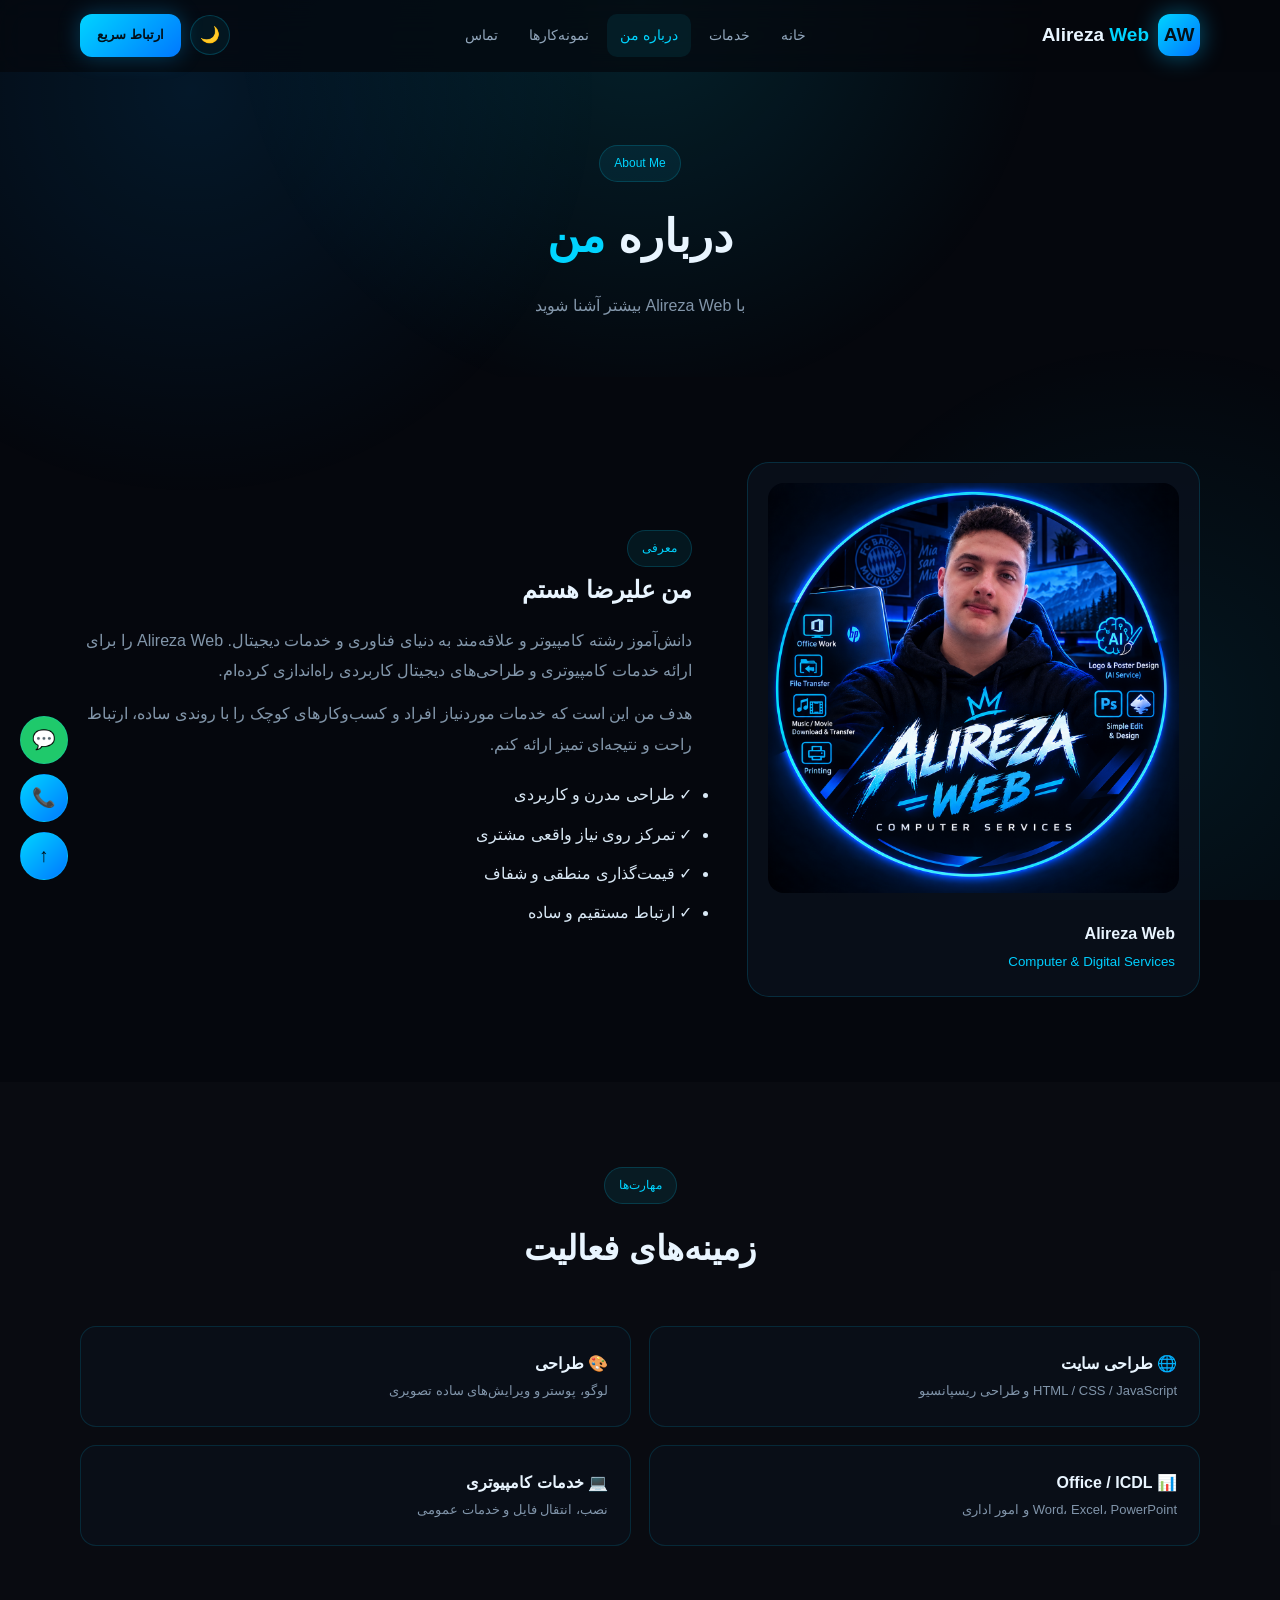
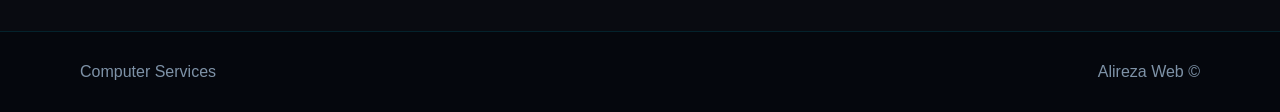
==== about.html @ 44f6fd54 "Add files via upload" ====
<!DOCTYPE html>
<html lang="fa" dir="rtl">
<head><meta charset="UTF-8"><meta name="viewport" content="width=device-width, initial-scale=1.0"><title>درباره من | Alireza Web</title><link rel="stylesheet" href="style.css"></head>
<body>
<header class="header" id="header"><div class="container nav-wrap"><a class="brand" href="index.html"><span class="brand-mark">AW</span><span>Alireza <b>Web</b></span></a><nav id="nav"><a href="index.html">خانه</a><a href="services.html">خدمات</a><a class="active" href="about.html">درباره من</a><a href="portfolio.html">نمونه‌کارها</a><a href="contact.html">تماس</a></nav><div class="nav-actions"><button id="themeToggle" class="icon-btn">🌙</button><a class="btn small" href="contact.html">ارتباط سریع</a><button id="menuToggle" class="menu-btn">☰</button></div></div></header>
<main>
<section class="page-hero"><div class="container"><span class="tag">About Me</span><h1>درباره <span>من</span></h1><p>با Alireza Web بیشتر آشنا شوید</p></div></section>
<section class="section"><div class="container about-grid"><div class="profile-card"><img src="alireza-web.png" alt="Alireza Web"><div><b>Alireza Web</b><small>Computer & Digital Services</small></div></div><div><span class="tag">معرفی</span><h2>من علیرضا هستم</h2><p>دانش‌آموز رشته کامپیوتر و علاقه‌مند به دنیای فناوری و خدمات دیجیتال. Alireza Web را برای ارائه خدمات کامپیوتری و طراحی‌های دیجیتال کاربردی راه‌اندازی کرده‌ام.</p><p>هدف من این است که خدمات موردنیاز افراد و کسب‌وکارهای کوچک را با روندی ساده، ارتباط راحت و نتیجه‌ای تمیز ارائه کنم.</p><ul class="check"><li>✓ طراحی مدرن و کاربردی</li><li>✓ تمرکز روی نیاز واقعی مشتری</li><li>✓ قیمت‌گذاری منطقی و شفاف</li><li>✓ ارتباط مستقیم و ساده</li></ul></div></div></section>
<section class="section muted"><div class="container"><div class="section-head"><span class="tag">مهارت‌ها</span><h2>زمینه‌های فعالیت</h2></div><div class="skill-cards"><div><b>🌐 طراحی سایت</b><span>HTML / CSS / JavaScript و طراحی ریسپانسیو</span></div><div><b>🎨 طراحی</b><span>لوگو، پوستر و ویرایش‌های ساده تصویری</span></div><div><b>📊 Office / ICDL</b><span>Word، Excel، PowerPoint و امور اداری</span></div><div><b>💻 خدمات کامپیوتری</b><span>نصب، انتقال فایل و خدمات عمومی</span></div></div></div></section>
</main><footer><div class="container footer-wrap"><span>© Alireza Web</span><span>Computer Services</span></div></footer>
<div class="float"><a href="https://wa.me/989903404377" target="_blank">💬</a><a href="tel:+989903404377">📞</a><button id="topBtn">↑</button></div><script src="script.js"></script></body></html>
---- style.css ----
*{box-sizing:border-box;margin:0;padding:0}html{scroll-behavior:smooth}body{font-family:Tahoma,"Segoe UI",sans-serif;background:#05070d;color:#e9f5ff;line-height:1.9;overflow-x:hidden;transition:.3s}body:before{content:"";position:fixed;inset:0;pointer-events:none;background:radial-gradient(circle at 15% 10%,rgba(0,150,255,.12),transparent 30%),radial-gradient(circle at 90% 80%,rgba(0,212,255,.08),transparent 28%);z-index:-1}body.light{background:#f4f8fc;color:#102033}a{text-decoration:none;color:inherit}button,input,select,textarea{font:inherit}.container{width:min(1120px,calc(100% - 36px));margin:auto}.header{position:fixed;top:0;right:0;left:0;z-index:20;padding:14px 0;background:rgba(5,7,13,.72);backdrop-filter:blur(16px);border-bottom:1px solid transparent;transition:.3s}.header.scrolled{border-color:rgba(0,212,255,.18);padding:10px 0}body.light .header{background:rgba(244,248,252,.78)}.nav-wrap{display:flex;align-items:center;justify-content:space-between;gap:18px}.brand{display:flex;align-items:center;gap:9px;font-size:19px;font-weight:800}.brand b{color:#00d4ff}.brand-mark{display:grid;place-items:center;width:42px;height:42px;border-radius:12px;background:linear-gradient(135deg,#00d4ff,#0075ff);color:#031018;font-weight:900;box-shadow:0 0 25px rgba(0,190,255,.45)}nav{display:flex;gap:5px}nav a{padding:8px 13px;border-radius:10px;color:#91a6bb;font-size:14px;transition:.25s}nav a:hover,nav a.active{color:#00d4ff;background:rgba(0,212,255,.08)}.nav-actions{display:flex;align-items:center;gap:9px}.btn{display:inline-block;border:0;border-radius:12px;padding:12px 24px;background:linear-gradient(135deg,#00d4ff,#0078ff);color:#021019;font-weight:800;cursor:pointer;box-shadow:0 0 22px rgba(0,180,255,.3);transition:.25s}.btn:hover{transform:translateY(-3px);box-shadow:0 0 34px rgba(0,180,255,.55)}.btn.ghost{background:transparent;color:#00d4ff;border:1px solid #00aee8;box-shadow:none}.btn.small{padding:9px 17px;font-size:13px}.icon-btn,.menu-btn{width:40px;height:40px;border-radius:50%;border:1px solid rgba(0,212,255,.2);background:rgba(0,212,255,.06);color:#00d4ff;cursor:pointer}.menu-btn{display:none;border-radius:10px;font-size:20px}.hero{padding:145px 0 80px}.hero-grid{display:grid;grid-template-columns:1.05fr .95fr;align-items:center;gap:60px}.badge,.tag{display:inline-block;color:#00d4ff;background:rgba(0,212,255,.08);border:1px solid rgba(0,212,255,.18);padding:6px 14px;border-radius:30px;font-size:12px}.hero h1{font-size:50px;line-height:1.35;margin:20px 0}.hero h1 span,.page-hero h1 span{color:#00d4ff}.hero p{color:#91a6bb;font-size:17px;max-width:650px;margin-bottom:28px}.actions{display:flex;gap:12px;flex-wrap:wrap}.mini-stats{display:flex;gap:35px;margin-top:40px}.mini-stats div{display:flex;flex-direction:column}.mini-stats strong{font-size:24px;color:#00d4ff}.mini-stats small{color:#8195aa}.hero-image{position:relative;display:flex;justify-content:center}.hero-image img{width:min(500px,100%);border-radius:50%;position:relative;z-index:2;filter:drop-shadow(0 0 25px rgba(0,160,255,.28))}.image-ring{position:absolute;width:92%;aspect-ratio:1;border:2px solid #00bfff;border-radius:50%;box-shadow:0 0 35px rgba(0,180,255,.55),inset 0 0 35px rgba(0,180,255,.12);z-index:1}.section{padding:85px 0}.section.muted{background:rgba(255,255,255,.018)}.section-head{text-align:center;max-width:680px;margin:0 auto 45px}.section-head h2,.split h2,.contact-grid h2{font-size:34px;margin:12px 0}.section-head p{color:#8195aa}.cards{display:grid;grid-template-columns:repeat(4,1fr);gap:18px}.card{padding:27px 23px;border:1px solid rgba(0,212,255,.14);border-radius:18px;background:rgba(15,23,38,.68);transition:.3s}.card:hover{transform:translateY(-7px);border-color:#00cfff;box-shadow:0 15px 40px rgba(0,180,255,.14)}body.light .card{background:#fff}.card-icon{font-size:32px;margin-bottom:12px}.card h3{margin-bottom:7px}.card p{color:#8ca0b4;font-size:14px}.center{text-align:center;margin-top:35px}.showcase{background:linear-gradient(90deg,rgba(0,212,255,.04),transparent)}.split{display:grid;grid-template-columns:1fr 1fr;gap:60px;align-items:center}.split p{color:#8ca0b4;margin:15px 0 25px}.info-panel{display:grid;gap:14px}.info-panel div{padding:20px;border:1px solid rgba(0,212,255,.14);border-radius:16px;background:rgba(10,18,30,.7);display:flex;flex-direction:column;gap:2px}.info-panel span{color:#8297aa;font-size:13px}.cta-box{text-align:center;padding:55px 25px;border:1px solid rgba(0,212,255,.18);border-radius:24px;background:linear-gradient(135deg,rgba(0,212,255,.1),rgba(0,80,180,.04))}.cta-box h2{font-size:32px}.cta-box p{color:#8da1b5;margin:10px 0 25px}footer{border-top:1px solid rgba(0,212,255,.13);padding:25px 0;color:#7e92a7}.footer-wrap{display:flex;justify-content:space-between;gap:20px}.page-hero{padding:145px 0 55px;text-align:center;background:radial-gradient(circle at 50% 0,rgba(0,212,255,.13),transparent 55%)}.page-hero h1{font-size:45px;margin:12px 0}.page-hero p{color:#8296aa}.about-grid,.contact-grid{display:grid;grid-template-columns:.85fr 1.15fr;gap:55px;align-items:center}.profile-card{padding:20px;border:1px solid rgba(0,212,255,.16);border-radius:22px;background:rgba(10,18,30,.7)}.profile-card img{width:100%;border-radius:16px}.profile-card div{padding:15px 4px 2px;display:flex;flex-direction:column}.profile-card small{color:#00cfff}.about-grid p{color:#8296aa;margin:13px 0}.check{display:grid;gap:9px;margin-top:20px}.check li{color:#d9e8f5}.skill-cards{display:grid;grid-template-columns:1fr 1fr;gap:18px}.skill-cards div{border:1px solid rgba(0,212,255,.14);padding:22px;border-radius:16px;background:rgba(10,18,30,.55);display:flex;flex-direction:column}.skill-cards span{color:#8195aa;font-size:13px}.service-cards{grid-template-columns:repeat(4,1fr)}.portfolio-grid{display:grid;grid-template-columns:repeat(3,1fr);gap:20px}.portfolio-item{border:1px solid rgba(0,212,255,.14);border-radius:18px;overflow:hidden;background:rgba(12,20,33,.7)}body.light .portfolio-item{background:#fff}.portfolio-visual{height:220px;display:grid;place-items:center;background:linear-gradient(135deg,#07152a,#003d63);font-size:55px}.portfolio-visual img{width:100%;height:100%;object-fit:cover}.portfolio-item h3,.portfolio-item p{padding:0 20px}.portfolio-item h3{margin:18px 0 4px}.portfolio-item p{color:#8195aa;padding-bottom:20px;font-size:14px}.notice{margin-bottom:25px;padding:18px;border:1px solid rgba(0,212,255,.18);border-radius:15px;color:#9bb0c3;background:rgba(0,212,255,.05)}.contact-grid{align-items:start}.contact-list{display:grid;gap:12px;margin-top:25px}.contact-list a{padding:16px;border:1px solid rgba(0,212,255,.13);border-radius:14px;display:flex;flex-direction:column;background:rgba(10,18,30,.55)}.contact-list span{color:#8195aa;font-size:14px}.contact-list a:hover{border-color:#00cfff}.contact-form{padding:28px;border:1px solid rgba(0,212,255,.16);border-radius:20px;background:rgba(12,20,33,.72)}.contact-form label{display:block;color:#91a5b8;font-size:14px;margin-bottom:16px}.contact-form input,.contact-form select,.contact-form textarea{display:block;width:100%;margin-top:7px;padding:12px 14px;border:1px solid rgba(0,212,255,.16);border-radius:11px;background:#07101b;color:#e9f5ff;outline:0}.contact-form input:focus,.contact-form select:focus,.contact-form textarea:focus{border-color:#00cfff}.status{color:#00d4ff;margin-top:12px;font-size:13px}.float{position:fixed;left:20px;bottom:20px;display:flex;flex-direction:column;gap:10px;z-index:15}.float a,.float button{width:48px;height:48px;border-radius:50%;display:grid;place-items:center;border:1px solid rgba(0,212,255,.2);background:linear-gradient(135deg,#00d4ff,#0078ff);color:#021019;cursor:pointer;font-size:19px}.float a:first-child{background:#1fc96b;color:white}body.light .hero p,body.light .card p,body.light .split p,body.light .page-hero p,body.light .contact-list span{color:#506477}body.light .info-panel div,body.light .contact-form,body.light .profile-card{background:#fff}@media(max-width:900px){.cards,.service-cards{grid-template-columns:1fr 1fr}.hero-grid,.split,.about-grid,.contact-grid{grid-template-columns:1fr}.hero-image{order:-1;max-width:480px;margin:auto}.hero h1{font-size:39px}.portfolio-grid{grid-template-columns:1fr 1fr}.skill-cards{grid-template-columns:1fr}nav{display:none;position:absolute;top:72px;right:18px;width:270px;padding:15px;flex-direction:column;background:#08111d;border:1px solid rgba(0,212,255,.15);border-radius:16px}nav.open{display:flex}.menu-btn{display:block}.nav-actions .small{display:none}}@media(max-width:560px){.container{width:min(100% - 24px,1120px)}.hero{padding-top:120px}.hero h1{font-size:31px}.hero p{font-size:15px}.cards,.service-cards,.portfolio-grid{grid-template-columns:1fr}.section{padding:60px 0}.section-head h2,.split h2,.contact-grid h2{font-size:27px}.page-hero h1{font-size:31px}.mini-stats{gap:20px}.footer-wrap{flex-direction:column}.float{left:12px;bottom:12px}.float a,.float button{width:44px;height:44px}}
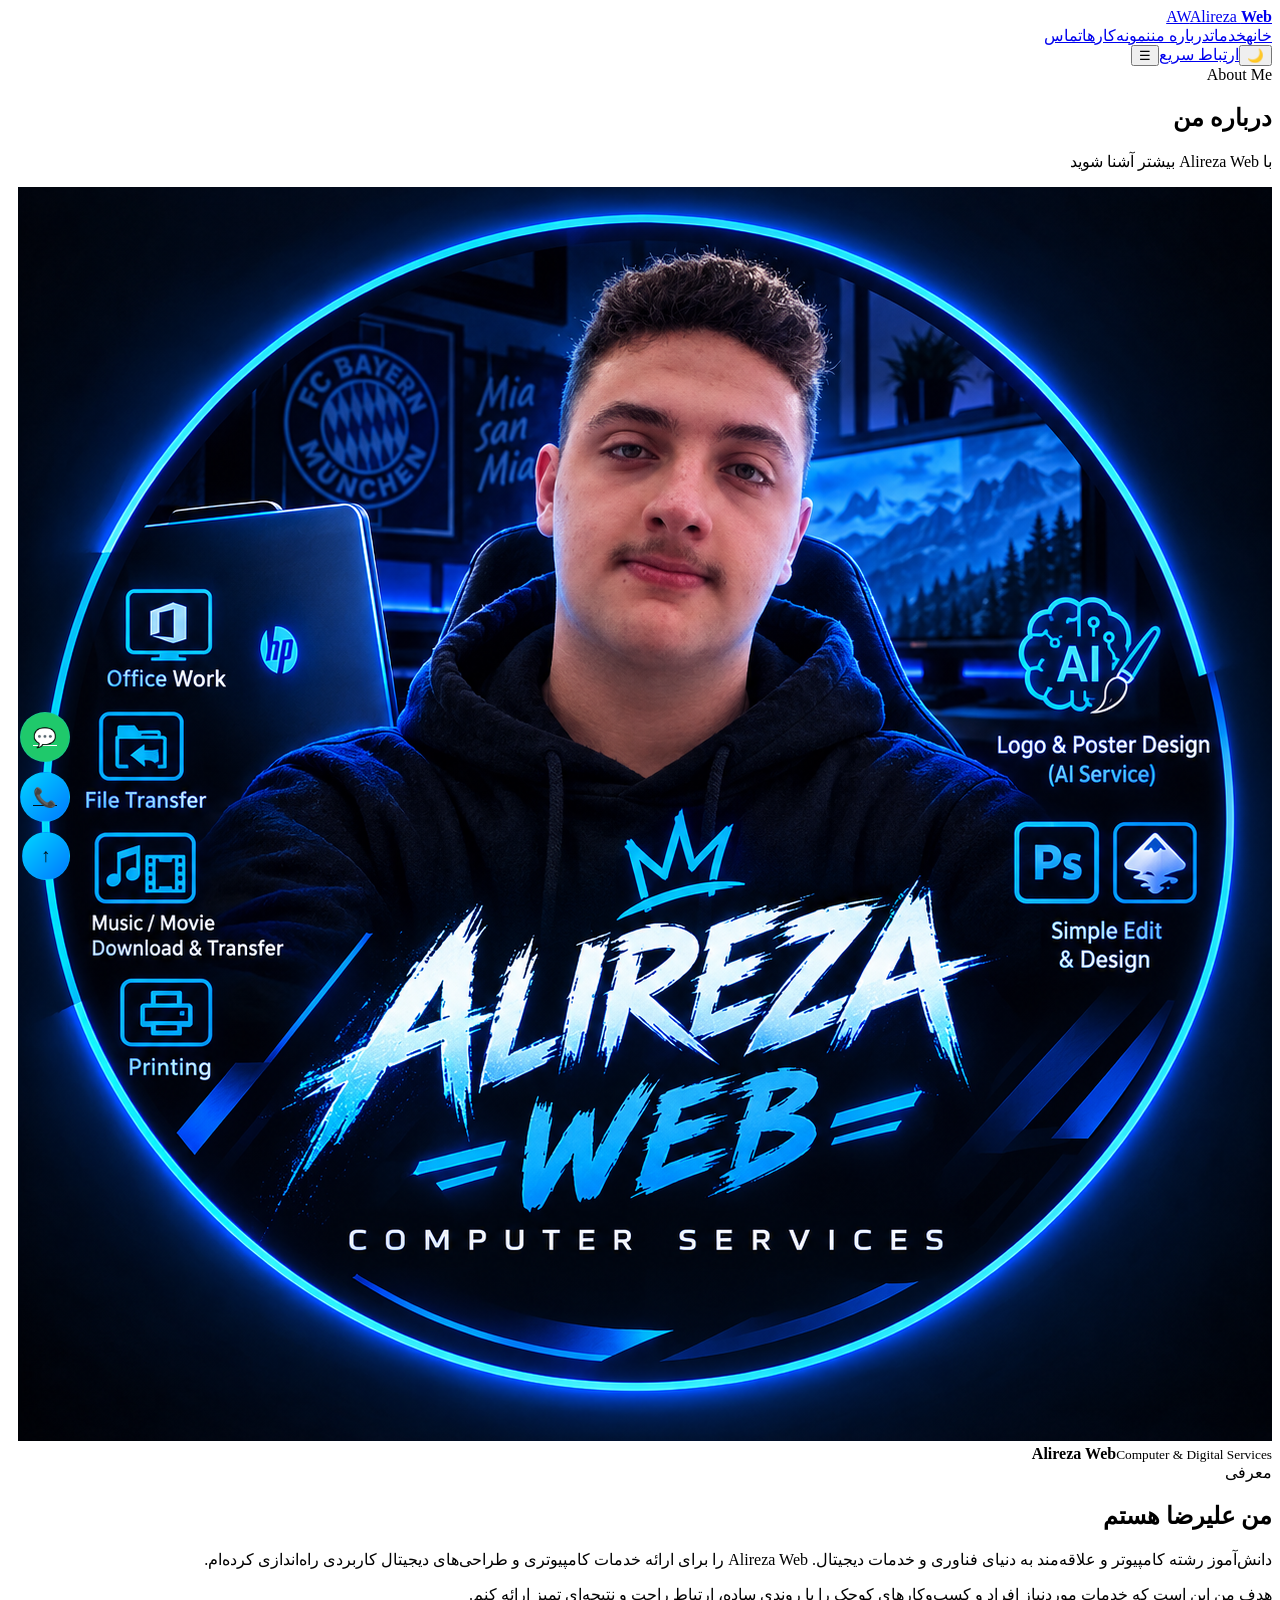
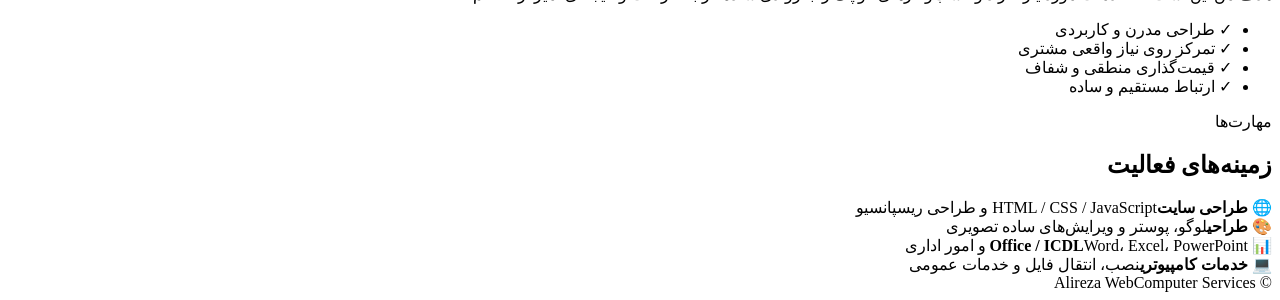
==== commit a7191819: "Add files via upload" ====
--- a/about.html
+++ b/about.html
@@ -1,6 +1,10 @@
 <!DOCTYPE html>
 <html lang="fa" dir="rtl">
-<head><meta charset="UTF-8"><meta name="viewport" content="width=device-width, initial-scale=1.0"><title>درباره من | Alireza Web</title><link rel="stylesheet" href="style.css"></head>
+<script>
+  if(localStorage.getItem("aw-theme")==="light"){
+    document.documentElement.classList.add("light");
+  }
+</script><head><meta charset="UTF-8"><meta name="viewport" content="width=device-width, initial-scale=1.0"><title>درباره من | Alireza Web</title><link rel="stylesheet" href="style.css"></head>
 <body>
 <header class="header" id="header"><div class="container nav-wrap"><a class="brand" href="index.html"><span class="brand-mark">AW</span><span>Alireza <b>Web</b></span></a><nav id="nav"><a href="index.html">خانه</a><a href="services.html">خدمات</a><a class="active" href="about.html">درباره من</a><a href="portfolio.html">نمونه‌کارها</a><a href="contact.html">تماس</a></nav><div class="nav-actions"><button id="themeToggle" class="icon-btn">🌙</button><a class="btn small" href="contact.html">ارتباط سریع</a><button id="menuToggle" class="menu-btn">☰</button></div></div></header>
 <main>
--- a/style.css
+++ b/style.css
@@ -1 +1,54 @@
-*{box-sizing:border-box;margin:0;padding:0}html{scroll-behavior:smooth}body{font-family:Tahoma,"Segoe UI",sans-serif;background:#05070d;color:#e9f5ff;line-height:1.9;overflow-x:hidden;transition:.3s}body:before{content:"";position:fixed;inset:0;pointer-events:none;background:radial-gradient(circle at 15% 10%,rgba(0,150,255,.12),transparent 30%),radial-gradient(circle at 90% 80%,rgba(0,212,255,.08),transparent 28%);z-index:-1}body.light{background:#f4f8fc;color:#102033}a{text-decoration:none;color:inherit}button,input,select,textarea{font:inherit}.container{width:min(1120px,calc(100% - 36px));margin:auto}.header{position:fixed;top:0;right:0;left:0;z-index:20;padding:14px 0;background:rgba(5,7,13,.72);backdrop-filter:blur(16px);border-bottom:1px solid transparent;transition:.3s}.header.scrolled{border-color:rgba(0,212,255,.18);padding:10px 0}body.light .header{background:rgba(244,248,252,.78)}.nav-wrap{display:flex;align-items:center;justify-content:space-between;gap:18px}.brand{display:flex;align-items:center;gap:9px;font-size:19px;font-weight:800}.brand b{color:#00d4ff}.brand-mark{display:grid;place-items:center;width:42px;height:42px;border-radius:12px;background:linear-gradient(135deg,#00d4ff,#0075ff);color:#031018;font-weight:900;box-shadow:0 0 25px rgba(0,190,255,.45)}nav{display:flex;gap:5px}nav a{padding:8px 13px;border-radius:10px;color:#91a6bb;font-size:14px;transition:.25s}nav a:hover,nav a.active{color:#00d4ff;background:rgba(0,212,255,.08)}.nav-actions{display:flex;align-items:center;gap:9px}.btn{display:inline-block;border:0;border-radius:12px;padding:12px 24px;background:linear-gradient(135deg,#00d4ff,#0078ff);color:#021019;font-weight:800;cursor:pointer;box-shadow:0 0 22px rgba(0,180,255,.3);transition:.25s}.btn:hover{transform:translateY(-3px);box-shadow:0 0 34px rgba(0,180,255,.55)}.btn.ghost{background:transparent;color:#00d4ff;border:1px solid #00aee8;box-shadow:none}.btn.small{padding:9px 17px;font-size:13px}.icon-btn,.menu-btn{width:40px;height:40px;border-radius:50%;border:1px solid rgba(0,212,255,.2);background:rgba(0,212,255,.06);color:#00d4ff;cursor:pointer}.menu-btn{display:none;border-radius:10px;font-size:20px}.hero{padding:145px 0 80px}.hero-grid{display:grid;grid-template-columns:1.05fr .95fr;align-items:center;gap:60px}.badge,.tag{display:inline-block;color:#00d4ff;background:rgba(0,212,255,.08);border:1px solid rgba(0,212,255,.18);padding:6px 14px;border-radius:30px;font-size:12px}.hero h1{font-size:50px;line-height:1.35;margin:20px 0}.hero h1 span,.page-hero h1 span{color:#00d4ff}.hero p{color:#91a6bb;font-size:17px;max-width:650px;margin-bottom:28px}.actions{display:flex;gap:12px;flex-wrap:wrap}.mini-stats{display:flex;gap:35px;margin-top:40px}.mini-stats div{display:flex;flex-direction:column}.mini-stats strong{font-size:24px;color:#00d4ff}.mini-stats small{color:#8195aa}.hero-image{position:relative;display:flex;justify-content:center}.hero-image img{width:min(500px,100%);border-radius:50%;position:relative;z-index:2;filter:drop-shadow(0 0 25px rgba(0,160,255,.28))}.image-ring{position:absolute;width:92%;aspect-ratio:1;border:2px solid #00bfff;border-radius:50%;box-shadow:0 0 35px rgba(0,180,255,.55),inset 0 0 35px rgba(0,180,255,.12);z-index:1}.section{padding:85px 0}.section.muted{background:rgba(255,255,255,.018)}.section-head{text-align:center;max-width:680px;margin:0 auto 45px}.section-head h2,.split h2,.contact-grid h2{font-size:34px;margin:12px 0}.section-head p{color:#8195aa}.cards{display:grid;grid-template-columns:repeat(4,1fr);gap:18px}.card{padding:27px 23px;border:1px solid rgba(0,212,255,.14);border-radius:18px;background:rgba(15,23,38,.68);transition:.3s}.card:hover{transform:translateY(-7px);border-color:#00cfff;box-shadow:0 15px 40px rgba(0,180,255,.14)}body.light .card{background:#fff}.card-icon{font-size:32px;margin-bottom:12px}.card h3{margin-bottom:7px}.card p{color:#8ca0b4;font-size:14px}.center{text-align:center;margin-top:35px}.showcase{background:linear-gradient(90deg,rgba(0,212,255,.04),transparent)}.split{display:grid;grid-template-columns:1fr 1fr;gap:60px;align-items:center}.split p{color:#8ca0b4;margin:15px 0 25px}.info-panel{display:grid;gap:14px}.info-panel div{padding:20px;border:1px solid rgba(0,212,255,.14);border-radius:16px;background:rgba(10,18,30,.7);display:flex;flex-direction:column;gap:2px}.info-panel span{color:#8297aa;font-size:13px}.cta-box{text-align:center;padding:55px 25px;border:1px solid rgba(0,212,255,.18);border-radius:24px;background:linear-gradient(135deg,rgba(0,212,255,.1),rgba(0,80,180,.04))}.cta-box h2{font-size:32px}.cta-box p{color:#8da1b5;margin:10px 0 25px}footer{border-top:1px solid rgba(0,212,255,.13);padding:25px 0;color:#7e92a7}.footer-wrap{display:flex;justify-content:space-between;gap:20px}.page-hero{padding:145px 0 55px;text-align:center;background:radial-gradient(circle at 50% 0,rgba(0,212,255,.13),transparent 55%)}.page-hero h1{font-size:45px;margin:12px 0}.page-hero p{color:#8296aa}.about-grid,.contact-grid{display:grid;grid-template-columns:.85fr 1.15fr;gap:55px;align-items:center}.profile-card{padding:20px;border:1px solid rgba(0,212,255,.16);border-radius:22px;background:rgba(10,18,30,.7)}.profile-card img{width:100%;border-radius:16px}.profile-card div{padding:15px 4px 2px;display:flex;flex-direction:column}.profile-card small{color:#00cfff}.about-grid p{color:#8296aa;margin:13px 0}.check{display:grid;gap:9px;margin-top:20px}.check li{color:#d9e8f5}.skill-cards{display:grid;grid-template-columns:1fr 1fr;gap:18px}.skill-cards div{border:1px solid rgba(0,212,255,.14);padding:22px;border-radius:16px;background:rgba(10,18,30,.55);display:flex;flex-direction:column}.skill-cards span{color:#8195aa;font-size:13px}.service-cards{grid-template-columns:repeat(4,1fr)}.portfolio-grid{display:grid;grid-template-columns:repeat(3,1fr);gap:20px}.portfolio-item{border:1px solid rgba(0,212,255,.14);border-radius:18px;overflow:hidden;background:rgba(12,20,33,.7)}body.light .portfolio-item{background:#fff}.portfolio-visual{height:220px;display:grid;place-items:center;background:linear-gradient(135deg,#07152a,#003d63);font-size:55px}.portfolio-visual img{width:100%;height:100%;object-fit:cover}.portfolio-item h3,.portfolio-item p{padding:0 20px}.portfolio-item h3{margin:18px 0 4px}.portfolio-item p{color:#8195aa;padding-bottom:20px;font-size:14px}.notice{margin-bottom:25px;padding:18px;border:1px solid rgba(0,212,255,.18);border-radius:15px;color:#9bb0c3;background:rgba(0,212,255,.05)}.contact-grid{align-items:start}.contact-list{display:grid;gap:12px;margin-top:25px}.contact-list a{padding:16px;border:1px solid rgba(0,212,255,.13);border-radius:14px;display:flex;flex-direction:column;background:rgba(10,18,30,.55)}.contact-list span{color:#8195aa;font-size:14px}.contact-list a:hover{border-color:#00cfff}.contact-form{padding:28px;border:1px solid rgba(0,212,255,.16);border-radius:20px;background:rgba(12,20,33,.72)}.contact-form label{display:block;color:#91a5b8;font-size:14px;margin-bottom:16px}.contact-form input,.contact-form select,.contact-form textarea{display:block;width:100%;margin-top:7px;padding:12px 14px;border:1px solid rgba(0,212,255,.16);border-radius:11px;background:#07101b;color:#e9f5ff;outline:0}.contact-form input:focus,.contact-form select:focus,.contact-form textarea:focus{border-color:#00cfff}.status{color:#00d4ff;margin-top:12px;font-size:13px}.float{position:fixed;left:20px;bottom:20px;display:flex;flex-direction:column;gap:10px;z-index:15}.float a,.float button{width:48px;height:48px;border-radius:50%;display:grid;place-items:center;border:1px solid rgba(0,212,255,.2);background:linear-gradient(135deg,#00d4ff,#0078ff);color:#021019;cursor:pointer;font-size:19px}.float a:first-child{background:#1fc96b;color:white}body.light .hero p,body.light .card p,body.light .split p,body.light .page-hero p,body.light .contact-list span{color:#506477}body.light .info-panel div,body.light .contact-form,body.light .profile-card{background:#fff}@media(max-width:900px){.cards,.service-cards{grid-template-columns:1fr 1fr}.hero-grid,.split,.about-grid,.contact-grid{grid-template-columns:1fr}.hero-image{order:-1;max-width:480px;margin:auto}.hero h1{font-size:39px}.portfolio-grid{grid-template-columns:1fr 1fr}.skill-cards{grid-template-columns:1fr}nav{display:none;position:absolute;top:72px;right:18px;width:270px;padding:15px;flex-direction:column;background:#08111d;border:1px solid rgba(0,212,255,.15);border-radius:16px}nav.open{display:flex}.menu-btn{display:block}.nav-actions .small{display:none}}@media(max-width:560px){.container{width:min(100% - 24px,1120px)}.hero{padding-top:120px}.hero h1{font-size:31px}.hero p{font-size:15px}.cards,.service-cards,.portfolio-grid{grid-template-columns:1fr}.section{padding:60px 0}.section-head h2,.split h2,.contact-grid h2{font-size:27px}.page-hero h1{font-size:31px}.mini-stats{gap:20px}.footer-wrap{flex-direction:column}.float{left:12px;bottom:12px}.float a,.float button{width:44px;height:44px}}
+.contact-form{padding:28px;border:1px solid rgba(0,212,255,.16);border-radius:20px;background:rgba(12,20,33,.72)}
+html.light .contact-form{background:#fff}
+.contact-form label{display:block;color:#91a5b8;font-size:14px;margin-bottom:16px}
+.contact-form input,.contact-form select,.contact-form textarea{display:block;width:100%;margin-top:7px;padding:12px 14px;border:1px solid rgba(0,212,255,.16);border-radius:11px;background:#07101b;color:#e9f5ff;outline:0}
+html.light .contact-form input,
+html.light .contact-form select,
+html.light .contact-form textarea{background:#f4f8fc;color:#102033;border-color:rgba(0,120,200,.22)}
+.contact-form input:focus,.contact-form select:focus,.contact-form textarea:focus{border-color:#00cfff}
+.status{color:#00d4ff;margin-top:12px;font-size:13px}
+
+/* ===== دکمه‌های شناور ===== */
+.float{position:fixed;left:20px;bottom:20px;display:flex;flex-direction:column;gap:10px;z-index:15}
+.float a,.float button{width:48px;height:48px;border-radius:50%;display:grid;place-items:center;border:1px solid rgba(0,212,255,.2);background:linear-gradient(135deg,#00d4ff,#0078ff);color:#021019;cursor:pointer;font-size:19px}
+.float a:first-child{background:#1fc96b;color:white}
+
+/* ===== روشن - اصلاح متن‌ها ===== */
+html.light .hero p,
+html.light .card p,
+html.light .split p,
+html.light .page-hero p,
+html.light .contact-list span,
+html.light .section-head p{color:#506477}
+html.light .info-panel div,
+html.light .profile-card{background:#fff}
+
+/* ===== ریسپانسیو ===== */
+@media(max-width:900px){
+  .cards,.service-cards{grid-template-columns:1fr 1fr}
+  .hero-grid,.split,.about-grid,.contact-grid{grid-template-columns:1fr}
+  .hero-image{order:-1;max-width:480px;margin:auto}
+  .hero h1{font-size:39px}
+  .portfolio-grid{grid-template-columns:1fr 1fr}
+  .skill-cards{grid-template-columns:1fr}
+  nav{display:none;position:absolute;top:72px;right:18px;width:270px;padding:15px;flex-direction:column;background:#08111d;border:1px solid rgba(0,212,255,.15);border-radius:16px;box-shadow:0 10px 30px rgba(0,0,0,.5)}
+  html.light nav{background:#fff;box-shadow:0 10px 30px rgba(0,80,150,.15)}
+  nav.open{display:flex}
+  .menu-btn{display:block}
+  .nav-actions .small{display:none}
+}
+
+@media(max-width:560px){
+  .container{width:min(100% - 24px,1120px)}
+  .hero{padding-top:120px}
+  .hero h1{font-size:31px}
+  .hero p{font-size:15px}
+  .cards,.service-cards,.portfolio-grid{grid-template-columns:1fr}
+  .section{padding:60px 0}
+  .section-head h2,.split h2,.contact-grid h2{font-size:27px}
+  .page-hero h1{font-size:31px}
+  .mini-stats{gap:20px}
+  .footer-wrap{flex-direction:column}
+  .float{left:12px;bottom:12px}
+  .float a,.float button{width:44px;height:44px}
+}
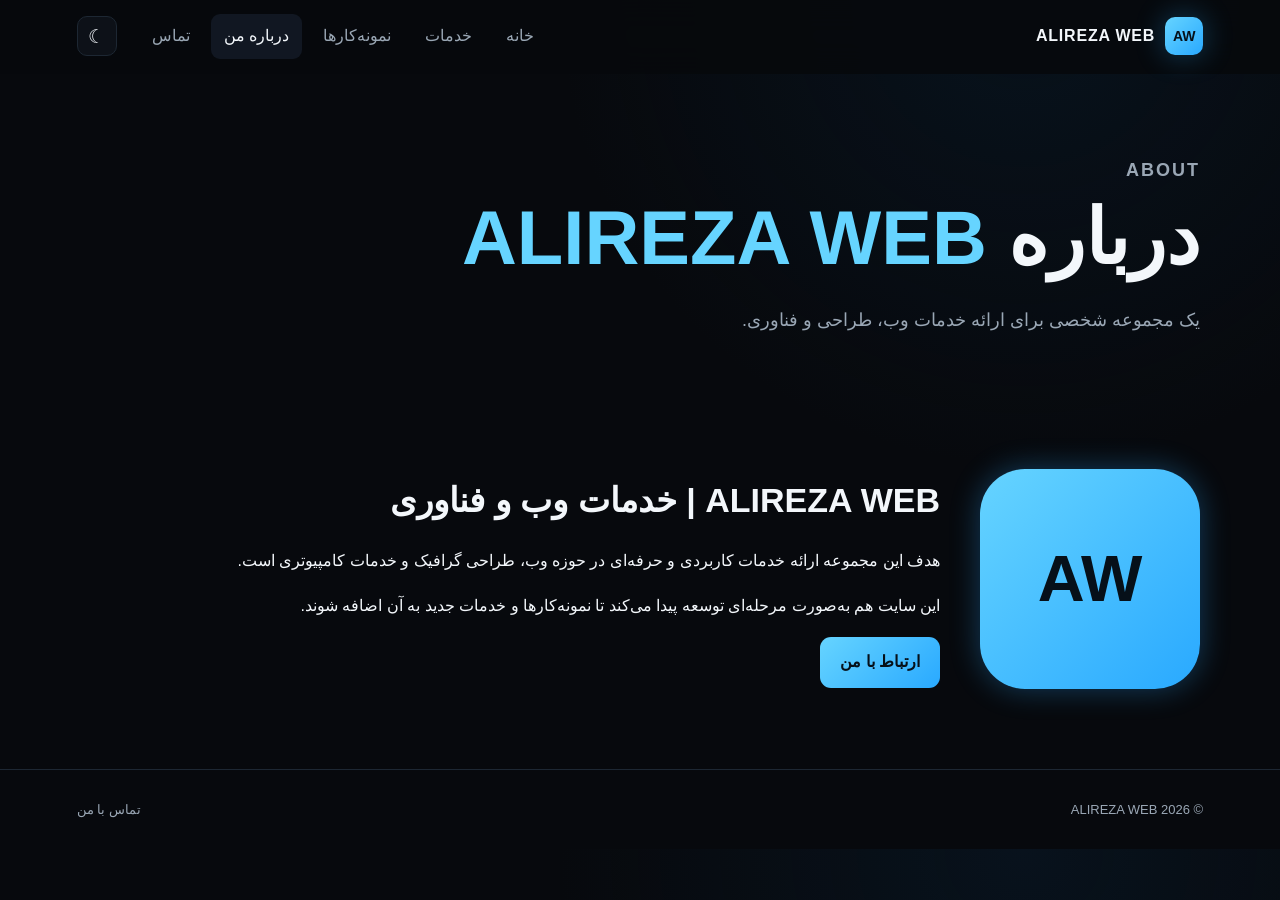
==== commit f9a9a845: "Add files via upload" ====
--- a/about.html
+++ b/about.html
@@ -1,15 +1,7 @@
-<!DOCTYPE html>
-<html lang="fa" dir="rtl">
-<script>
-  if(localStorage.getItem("aw-theme")==="light"){
-    document.documentElement.classList.add("light");
-  }
-</script><head><meta charset="UTF-8"><meta name="viewport" content="width=device-width, initial-scale=1.0"><title>درباره من | Alireza Web</title><link rel="stylesheet" href="style.css"></head>
-<body>
-<header class="header" id="header"><div class="container nav-wrap"><a class="brand" href="index.html"><span class="brand-mark">AW</span><span>Alireza <b>Web</b></span></a><nav id="nav"><a href="index.html">خانه</a><a href="services.html">خدمات</a><a class="active" href="about.html">درباره من</a><a href="portfolio.html">نمونه‌کارها</a><a href="contact.html">تماس</a></nav><div class="nav-actions"><button id="themeToggle" class="icon-btn">🌙</button><a class="btn small" href="contact.html">ارتباط سریع</a><button id="menuToggle" class="menu-btn">☰</button></div></div></header>
-<main>
-<section class="page-hero"><div class="container"><span class="tag">About Me</span><h1>درباره <span>من</span></h1><p>با Alireza Web بیشتر آشنا شوید</p></div></section>
-<section class="section"><div class="container about-grid"><div class="profile-card"><img src="alireza-web.png" alt="Alireza Web"><div><b>Alireza Web</b><small>Computer & Digital Services</small></div></div><div><span class="tag">معرفی</span><h2>من علیرضا هستم</h2><p>دانش‌آموز رشته کامپیوتر و علاقه‌مند به دنیای فناوری و خدمات دیجیتال. Alireza Web را برای ارائه خدمات کامپیوتری و طراحی‌های دیجیتال کاربردی راه‌اندازی کرده‌ام.</p><p>هدف من این است که خدمات موردنیاز افراد و کسب‌وکارهای کوچک را با روندی ساده، ارتباط راحت و نتیجه‌ای تمیز ارائه کنم.</p><ul class="check"><li>✓ طراحی مدرن و کاربردی</li><li>✓ تمرکز روی نیاز واقعی مشتری</li><li>✓ قیمت‌گذاری منطقی و شفاف</li><li>✓ ارتباط مستقیم و ساده</li></ul></div></div></section>
-<section class="section muted"><div class="container"><div class="section-head"><span class="tag">مهارت‌ها</span><h2>زمینه‌های فعالیت</h2></div><div class="skill-cards"><div><b>🌐 طراحی سایت</b><span>HTML / CSS / JavaScript و طراحی ریسپانسیو</span></div><div><b>🎨 طراحی</b><span>لوگو، پوستر و ویرایش‌های ساده تصویری</span></div><div><b>📊 Office / ICDL</b><span>Word، Excel، PowerPoint و امور اداری</span></div><div><b>💻 خدمات کامپیوتری</b><span>نصب، انتقال فایل و خدمات عمومی</span></div></div></div></section>
-</main><footer><div class="container footer-wrap"><span>© Alireza Web</span><span>Computer Services</span></div></footer>
-<div class="float"><a href="https://wa.me/989903404377" target="_blank">💬</a><a href="tel:+989903404377">📞</a><button id="topBtn">↑</button></div><script src="script.js"></script></body></html>+<!doctype html><html lang="fa" dir="rtl"><head>
+<meta charset="utf-8"><meta name="viewport" content="width=device-width, initial-scale=1">
+<title>درباره من | ALIREZA WEB</title><link rel="stylesheet" href="style.css"></head><body>
+<header class="header" id="header"><a class="brand" href="index.html"><span>AW</span><b>ALIREZA WEB</b></a><button class="icon-btn menu-btn" id="menuBtn">☰</button><nav class="nav" id="nav"><a href="index.html">خانه</a><a href="services.html">خدمات</a><a href="portfolio.html">نمونه‌کارها</a><a class="active" href="about.html">درباره من</a><a href="contact.html">تماس</a></nav><button class="icon-btn theme-btn" id="themeBtn">☾</button></header>
+<main><section class="page-hero section"><p class="eyebrow">ABOUT</p><h1>درباره <span>ALIREZA WEB</span></h1><p>یک مجموعه شخصی برای ارائه خدمات وب، طراحی و فناوری.</p></section>
+<section class="section about-box"><div class="profile-mark">AW</div><div><h2>ALIREZA WEB | خدمات وب و فناوری</h2><p>هدف این مجموعه ارائه خدمات کاربردی و حرفه‌ای در حوزه وب، طراحی گرافیک و خدمات کامپیوتری است.</p><p>این سایت هم به‌صورت مرحله‌ای توسعه پیدا می‌کند تا نمونه‌کارها و خدمات جدید به آن اضافه شوند.</p><a class="btn primary" href="contact.html">ارتباط با من</a></div></section></main>
+<footer class="footer"><span>© 2026 ALIREZA WEB</span><a href="contact.html">تماس با من</a></footer><button class="top-btn" id="topBtn">↑</button><script src="script.js"></script></body></html>
--- a/style.css
+++ b/style.css
@@ -1,54 +1,3 @@
-.contact-form{padding:28px;border:1px solid rgba(0,212,255,.16);border-radius:20px;background:rgba(12,20,33,.72)}
-html.light .contact-form{background:#fff}
-.contact-form label{display:block;color:#91a5b8;font-size:14px;margin-bottom:16px}
-.contact-form input,.contact-form select,.contact-form textarea{display:block;width:100%;margin-top:7px;padding:12px 14px;border:1px solid rgba(0,212,255,.16);border-radius:11px;background:#07101b;color:#e9f5ff;outline:0}
-html.light .contact-form input,
-html.light .contact-form select,
-html.light .contact-form textarea{background:#f4f8fc;color:#102033;border-color:rgba(0,120,200,.22)}
-.contact-form input:focus,.contact-form select:focus,.contact-form textarea:focus{border-color:#00cfff}
-.status{color:#00d4ff;margin-top:12px;font-size:13px}
-
-/* ===== دکمه‌های شناور ===== */
-.float{position:fixed;left:20px;bottom:20px;display:flex;flex-direction:column;gap:10px;z-index:15}
-.float a,.float button{width:48px;height:48px;border-radius:50%;display:grid;place-items:center;border:1px solid rgba(0,212,255,.2);background:linear-gradient(135deg,#00d4ff,#0078ff);color:#021019;cursor:pointer;font-size:19px}
-.float a:first-child{background:#1fc96b;color:white}
-
-/* ===== روشن - اصلاح متن‌ها ===== */
-html.light .hero p,
-html.light .card p,
-html.light .split p,
-html.light .page-hero p,
-html.light .contact-list span,
-html.light .section-head p{color:#506477}
-html.light .info-panel div,
-html.light .profile-card{background:#fff}
-
-/* ===== ریسپانسیو ===== */
-@media(max-width:900px){
-  .cards,.service-cards{grid-template-columns:1fr 1fr}
-  .hero-grid,.split,.about-grid,.contact-grid{grid-template-columns:1fr}
-  .hero-image{order:-1;max-width:480px;margin:auto}
-  .hero h1{font-size:39px}
-  .portfolio-grid{grid-template-columns:1fr 1fr}
-  .skill-cards{grid-template-columns:1fr}
-  nav{display:none;position:absolute;top:72px;right:18px;width:270px;padding:15px;flex-direction:column;background:#08111d;border:1px solid rgba(0,212,255,.15);border-radius:16px;box-shadow:0 10px 30px rgba(0,0,0,.5)}
-  html.light nav{background:#fff;box-shadow:0 10px 30px rgba(0,80,150,.15)}
-  nav.open{display:flex}
-  .menu-btn{display:block}
-  .nav-actions .small{display:none}
-}
-
-@media(max-width:560px){
-  .container{width:min(100% - 24px,1120px)}
-  .hero{padding-top:120px}
-  .hero h1{font-size:31px}
-  .hero p{font-size:15px}
-  .cards,.service-cards,.portfolio-grid{grid-template-columns:1fr}
-  .section{padding:60px 0}
-  .section-head h2,.split h2,.contact-grid h2{font-size:27px}
-  .page-hero h1{font-size:31px}
-  .mini-stats{gap:20px}
-  .footer-wrap{flex-direction:column}
-  .float{left:12px;bottom:12px}
-  .float a,.float button{width:44px;height:44px}
-}+:root{--bg:#07090d;--panel:#0d1118;--panel2:#111722;--text:#f3f7fb;--muted:#9aa7b5;--line:#1d2733;--accent:#29a9ff;--accent2:#66d4ff;--shadow:0 18px 60px #0008}
+*{box-sizing:border-box}html{scroll-behavior:smooth}body{margin:0;background:radial-gradient(circle at 80% 0,#09243b55,transparent 35%),var(--bg);color:var(--text);font-family:Tahoma,Arial,sans-serif;line-height:1.8}a{text-decoration:none;color:inherit}.header{position:sticky;top:0;z-index:10;display:flex;align-items:center;gap:22px;padding:14px 6%;background:#07090de8;backdrop-filter:blur(16px);border-bottom:1px solid transparent;transition:.25s}.header.scrolled{border-color:var(--line)}.brand{display:flex;align-items:center;gap:10px;margin-left:auto}.brand span,.profile-mark,.aw{display:grid;place-items:center;font-weight:900;color:#061019;background:linear-gradient(135deg,var(--accent2),var(--accent));box-shadow:0 0 30px #29a9ff55}.brand span{width:38px;height:38px;border-radius:10px;font-size:14px}.brand b{letter-spacing:.8px}.nav{display:flex;gap:8px}.nav a{padding:8px 13px;color:var(--muted);border-radius:9px}.nav a:hover,.nav a.active{color:var(--text);background:var(--panel2)}.icon-btn{border:1px solid var(--line);background:var(--panel);color:var(--text);border-radius:10px;width:40px;height:40px;cursor:pointer;font-size:19px}.menu-btn{display:none}.section{width:min(1120px,88%);margin:auto;padding:80px 0}.hero{min-height:650px;display:grid;grid-template-columns:1.25fr .75fr;align-items:center;gap:70px}.eyebrow{color:var(--accent2);font-size:12px;font-weight:bold;letter-spacing:2px;margin:0 0 8px}.hero h1,.page-hero h1{font-size:clamp(40px,6vw,76px);line-height:1.15;margin:0 0 22px}.hero h1 span,.page-hero h1 span{color:var(--accent2)}.lead,.page-hero p{color:var(--muted);max-width:650px;font-size:18px}.actions{display:flex;gap:12px;flex-wrap:wrap;margin-top:28px}.btn{display:inline-flex;justify-content:center;align-items:center;padding:11px 20px;border-radius:11px;font-weight:bold;border:1px solid var(--line);transition:.2s}.btn:hover{transform:translateY(-2px)}.primary{background:linear-gradient(135deg,var(--accent2),var(--accent));color:#061019;border:0}.ghost{background:var(--panel)}.hero-card{height:360px;border:1px solid var(--line);border-radius:28px;background:linear-gradient(145deg,#101823,#080b10);display:grid;place-items:center;position:relative;overflow:hidden;box-shadow:var(--shadow)}.hero-card .aw{width:160px;height:160px;border-radius:38px;font-size:58px}.hero-card p{position:absolute;bottom:38px;margin:0;font-weight:bold;letter-spacing:3px}.hero-card small{position:absolute;bottom:15px;color:var(--muted)}.scan{position:absolute;width:100%;height:1px;background:var(--accent);box-shadow:0 0 15px var(--accent);animation:scan 4s linear infinite}@keyframes scan{0%{top:0}100%{top:100%}}.section-head{display:flex;justify-content:space-between;align-items:end;margin-bottom:28px}.section h2{font-size:34px;margin:0}.text-link{color:var(--accent2);font-weight:bold}.cards,.service-grid,.portfolio-grid,.contact-grid{display:grid;grid-template-columns:repeat(3,1fr);gap:18px}.card{background:linear-gradient(145deg,var(--panel2),var(--panel));border:1px solid var(--line);border-radius:18px;padding:26px;transition:.25s}.card:hover{transform:translateY(-5px);border-color:#2b7ba5}.card-icon{font-size:30px;color:var(--accent2)}.card h3,.service h2{margin:10px 0 5px}.card p{color:var(--muted);margin:0}.cta{display:flex;justify-content:space-between;align-items:center;border-top:1px solid var(--line);border-bottom:1px solid var(--line)}.page-hero{padding-bottom:35px}.service-grid{grid-template-columns:repeat(2,1fr)}.service b{color:var(--accent2)}.service .text-link{display:inline-block;margin-top:20px}.work-art{height:180px;border-radius:13px;background:radial-gradient(circle,#123b55,#080b10 65%);display:grid;place-items:center;font-size:42px;font-weight:900;color:var(--accent2);margin-bottom:18px}.empty-note{margin-top:18px;padding:18px;border:1px dashed var(--line);border-radius:14px;color:var(--muted);text-align:center}.about-box{display:grid;grid-template-columns:220px 1fr;gap:40px;align-items:center}.profile-mark{width:220px;height:220px;border-radius:45px;font-size:65px}.contact-grid{grid-template-columns:repeat(3,1fr)}.contact-card{display:flex;flex-direction:column;gap:5px}.contact-card span{color:var(--muted)}.footer{display:flex;justify-content:space-between;padding:28px 6%;border-top:1px solid var(--line);color:var(--muted);font-size:13px}.top-btn{position:fixed;bottom:20px;left:20px;width:42px;height:42px;border:1px solid var(--line);border-radius:50%;background:var(--panel);color:var(--text);cursor:pointer;opacity:0;pointer-events:none;transition:.2s}.top-btn.show{opacity:1;pointer-events:auto}.light{--bg:#f4f7fa;--panel:#fff;--panel2:#eef3f7;--text:#101820;--muted:#5d6a76;--line:#d8e0e7}.light .header{background:#f4f7fae8}.light .hero-card{background:linear-gradient(145deg,#fff,#edf3f7)}
+@media(max-width:800px){.header{padding:12px 5%}.menu-btn{display:block}.nav{position:absolute;top:70px;right:5%;left:5%;display:none;flex-direction:column;background:var(--panel);padding:10px;border:1px solid var(--line);border-radius:14px;box-shadow:var(--shadow)}.nav.open{display:flex}.hero{grid-template-columns:1fr;padding-top:55px;min-height:auto}.hero-card{height:270px}.cards,.service-grid,.portfolio-grid,.contact-grid{grid-template-columns:1fr}.about-box{grid-template-columns:1fr}.profile-mark{width:150px;height:150px;font-size:45px}.cta{display:block}.cta .btn{margin-top:15px}.section{padding:55px 0}.section-head{align-items:center}.brand b{font-size:13px}}
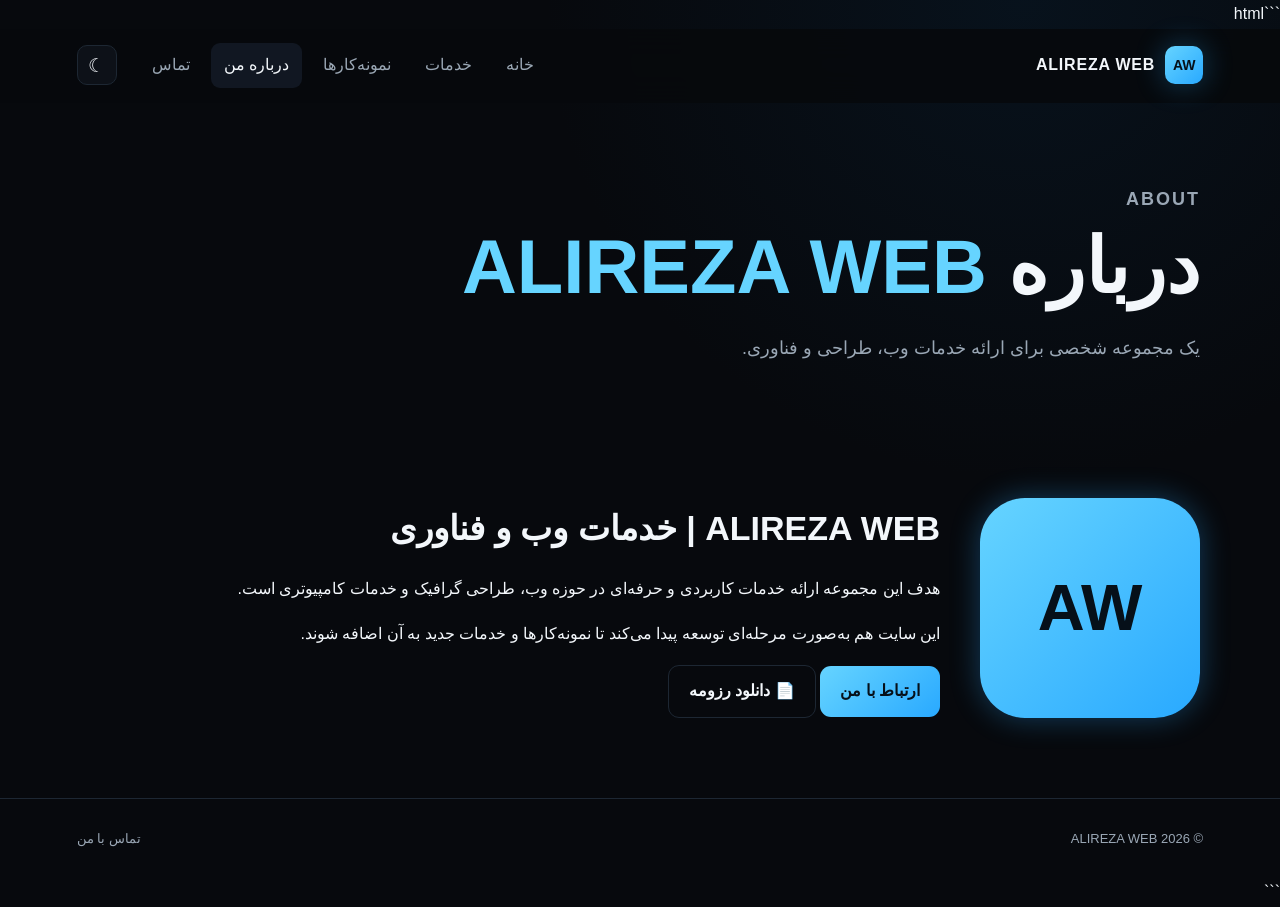
==== commit 7a3c273c: "Update about.html" ====
--- a/about.html
+++ b/about.html
@@ -1,7 +1,62 @@
-<!doctype html><html lang="fa" dir="rtl"><head>
-<meta charset="utf-8"><meta name="viewport" content="width=device-width, initial-scale=1">
-<title>درباره من | ALIREZA WEB</title><link rel="stylesheet" href="style.css"></head><body>
-<header class="header" id="header"><a class="brand" href="index.html"><span>AW</span><b>ALIREZA WEB</b></a><button class="icon-btn menu-btn" id="menuBtn">☰</button><nav class="nav" id="nav"><a href="index.html">خانه</a><a href="services.html">خدمات</a><a href="portfolio.html">نمونه‌کارها</a><a class="active" href="about.html">درباره من</a><a href="contact.html">تماس</a></nav><button class="icon-btn theme-btn" id="themeBtn">☾</button></header>
-<main><section class="page-hero section"><p class="eyebrow">ABOUT</p><h1>درباره <span>ALIREZA WEB</span></h1><p>یک مجموعه شخصی برای ارائه خدمات وب، طراحی و فناوری.</p></section>
-<section class="section about-box"><div class="profile-mark">AW</div><div><h2>ALIREZA WEB | خدمات وب و فناوری</h2><p>هدف این مجموعه ارائه خدمات کاربردی و حرفه‌ای در حوزه وب، طراحی گرافیک و خدمات کامپیوتری است.</p><p>این سایت هم به‌صورت مرحله‌ای توسعه پیدا می‌کند تا نمونه‌کارها و خدمات جدید به آن اضافه شوند.</p><a class="btn primary" href="contact.html">ارتباط با من</a></div></section></main>
-<footer class="footer"><span>© 2026 ALIREZA WEB</span><a href="contact.html">تماس با من</a></footer><button class="top-btn" id="topBtn">↑</button><script src="script.js"></script></body></html>+```html
+<!doctype html>
+<html lang="fa" dir="rtl">
+<head>
+<meta charset="utf-8">
+<meta name="viewport" content="width=device-width, initial-scale=1">
+<title>درباره من | ALIREZA WEB</title>
+<link rel="stylesheet" href="style.css">
+</head>
+<body>
+
+<header class="header" id="header">
+<a class="brand" href="index.html"><span>AW</span><b>ALIREZA WEB</b></a>
+<button class="icon-btn menu-btn" id="menuBtn">☰</button>
+<nav class="nav" id="nav">
+<a href="index.html">خانه</a>
+<a href="services.html">خدمات</a>
+<a href="portfolio.html">نمونه‌کارها</a>
+<a class="active" href="about.html">درباره من</a>
+<a href="contact.html">تماس</a>
+</nav>
+<button class="icon-btn theme-btn" id="themeBtn">☾</button>
+</header>
+
+<main>
+<section class="page-hero section">
+<p class="eyebrow">ABOUT</p>
+<h1>درباره <span>ALIREZA WEB</span></h1>
+<p>یک مجموعه شخصی برای ارائه خدمات وب، طراحی و فناوری.</p>
+</section>
+
+<section class="section about-box">
+<div class="profile-mark">AW</div>
+<div>
+<h2>ALIREZA WEB | خدمات وب و فناوری</h2>
+<p>هدف این مجموعه ارائه خدمات کاربردی و حرفه‌ای در حوزه وب، طراحی گرافیک و خدمات کامپیوتری است.</p>
+<p>این سایت هم به‌صورت مرحله‌ای توسعه پیدا می‌کند تا نمونه‌کارها و خدمات جدید به آن اضافه شوند.</p>
+
+<div class="about-actions">
+<a class="btn primary" href="contact.html">ارتباط با من</a>
+
+<a class="btn resume-btn"
+href="./رزومه%20عليرضا%20%20مزارعی.pdf"
+download>
+📄 دانلود رزومه
+</a>
+</div>
+
+</div>
+</section>
+</main>
+
+<footer class="footer">
+<span>© 2026 ALIREZA WEB</span>
+<a href="contact.html">تماس با من</a>
+</footer>
+
+<button class="top-btn" id="topBtn">↑</button>
+<script src="script.js"></script>
+</body>
+</html>
+```
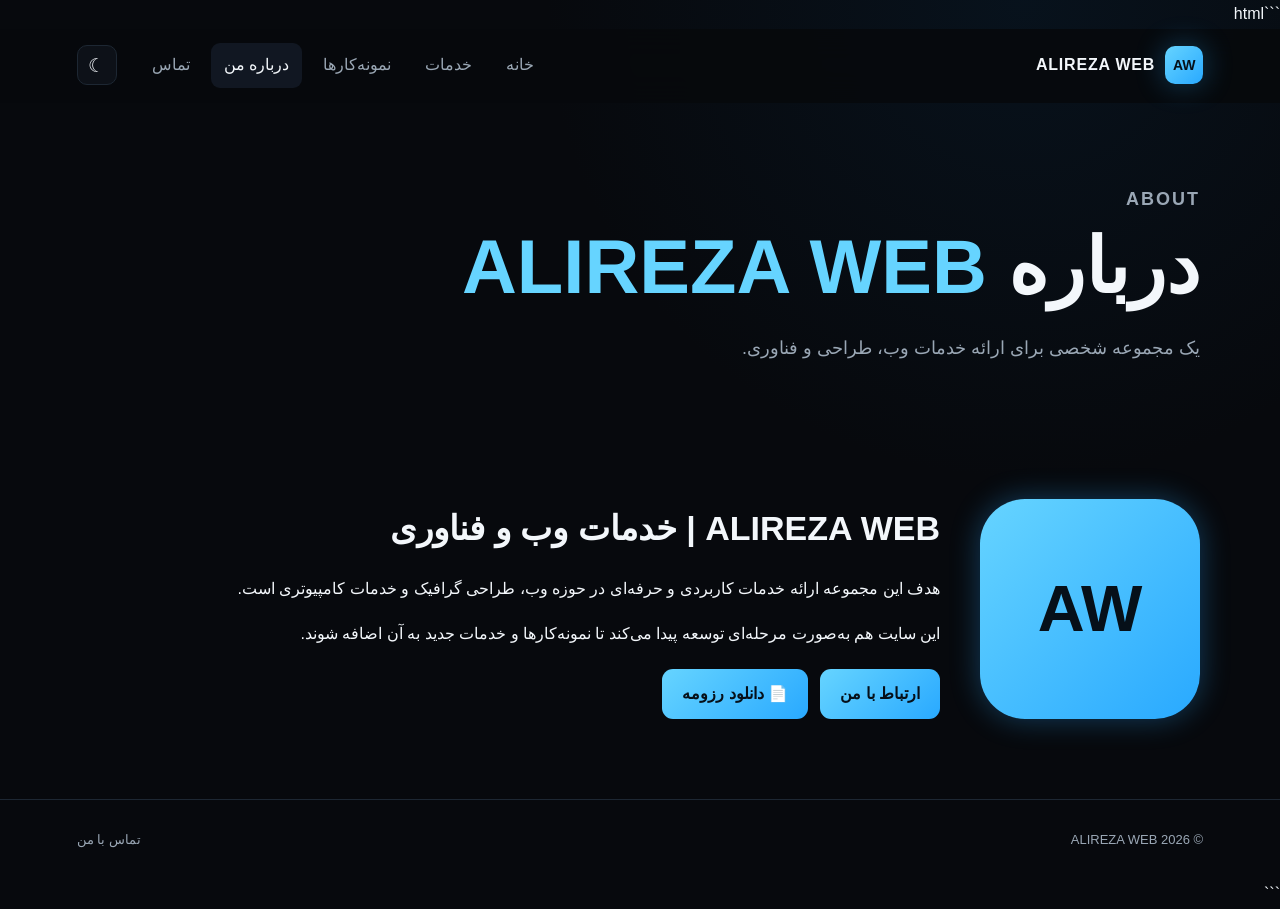
==== commit b14a40cf: "Update about.html" ====
--- a/about.html
+++ b/about.html
@@ -10,49 +10,51 @@
 <body>
 
 <header class="header" id="header">
-<a class="brand" href="index.html"><span>AW</span><b>ALIREZA WEB</b></a>
-<button class="icon-btn menu-btn" id="menuBtn">☰</button>
-<nav class="nav" id="nav">
-<a href="index.html">خانه</a>
-<a href="services.html">خدمات</a>
-<a href="portfolio.html">نمونه‌کارها</a>
-<a class="active" href="about.html">درباره من</a>
-<a href="contact.html">تماس</a>
-</nav>
-<button class="icon-btn theme-btn" id="themeBtn">☾</button>
+  <a class="brand" href="index.html">
+    <span>AW</span>
+    <b>ALIREZA WEB</b>
+  </a>
+  <button class="icon-btn menu-btn" id="menuBtn">☰</button>
+  <nav class="nav" id="nav">
+    <a href="index.html">خانه</a>
+    <a href="services.html">خدمات</a>
+    <a href="portfolio.html">نمونه‌کارها</a>
+    <a class="active" href="about.html">درباره من</a>
+    <a href="contact.html">تماس</a>
+  </nav>
+  <button class="icon-btn theme-btn" id="themeBtn">☾</button>
 </header>
 
 <main>
-<section class="page-hero section">
-<p class="eyebrow">ABOUT</p>
-<h1>درباره <span>ALIREZA WEB</span></h1>
-<p>یک مجموعه شخصی برای ارائه خدمات وب، طراحی و فناوری.</p>
-</section>
+  <section class="page-hero section">
+    <p class="eyebrow">ABOUT</p>
+    <h1>درباره <span>ALIREZA WEB</span></h1>
+    <p>یک مجموعه شخصی برای ارائه خدمات وب، طراحی و فناوری.</p>
+  </section>
 
-<section class="section about-box">
-<div class="profile-mark">AW</div>
-<div>
-<h2>ALIREZA WEB | خدمات وب و فناوری</h2>
-<p>هدف این مجموعه ارائه خدمات کاربردی و حرفه‌ای در حوزه وب، طراحی گرافیک و خدمات کامپیوتری است.</p>
-<p>این سایت هم به‌صورت مرحله‌ای توسعه پیدا می‌کند تا نمونه‌کارها و خدمات جدید به آن اضافه شوند.</p>
+  <section class="section about-box">
+    <div class="profile-mark">AW</div>
+    <div>
+      <h2>ALIREZA WEB | خدمات وب و فناوری</h2>
+      <p>هدف این مجموعه ارائه خدمات کاربردی و حرفه‌ای در حوزه وب، طراحی گرافیک و خدمات کامپیوتری است.</p>
+      <p>این سایت هم به‌صورت مرحله‌ای توسعه پیدا می‌کند تا نمونه‌کارها و خدمات جدید به آن اضافه شوند.</p>
 
-<div class="about-actions">
-<a class="btn primary" href="contact.html">ارتباط با من</a>
+      <div style="display:flex;flex-wrap:wrap;gap:12px;margin-top:20px;">
+        <a class="btn primary" href="contact.html">ارتباط با من</a>
 
-<a class="btn resume-btn"
-href="./رزومه%20عليرضا%20%20مزارعی.pdf"
-download>
-📄 دانلود رزومه
-</a>
-</div>
-
-</div>
-</section>
+        <a class="btn primary"
+           href="./رزومه%20علیرضا%20مزارعی.pdf"
+           download>
+          📄 دانلود رزومه
+        </a>
+      </div>
+    </div>
+  </section>
 </main>
 
 <footer class="footer">
-<span>© 2026 ALIREZA WEB</span>
-<a href="contact.html">تماس با من</a>
+  <span>© 2026 ALIREZA WEB</span>
+  <a href="contact.html">تماس با من</a>
 </footer>
 
 <button class="top-btn" id="topBtn">↑</button>
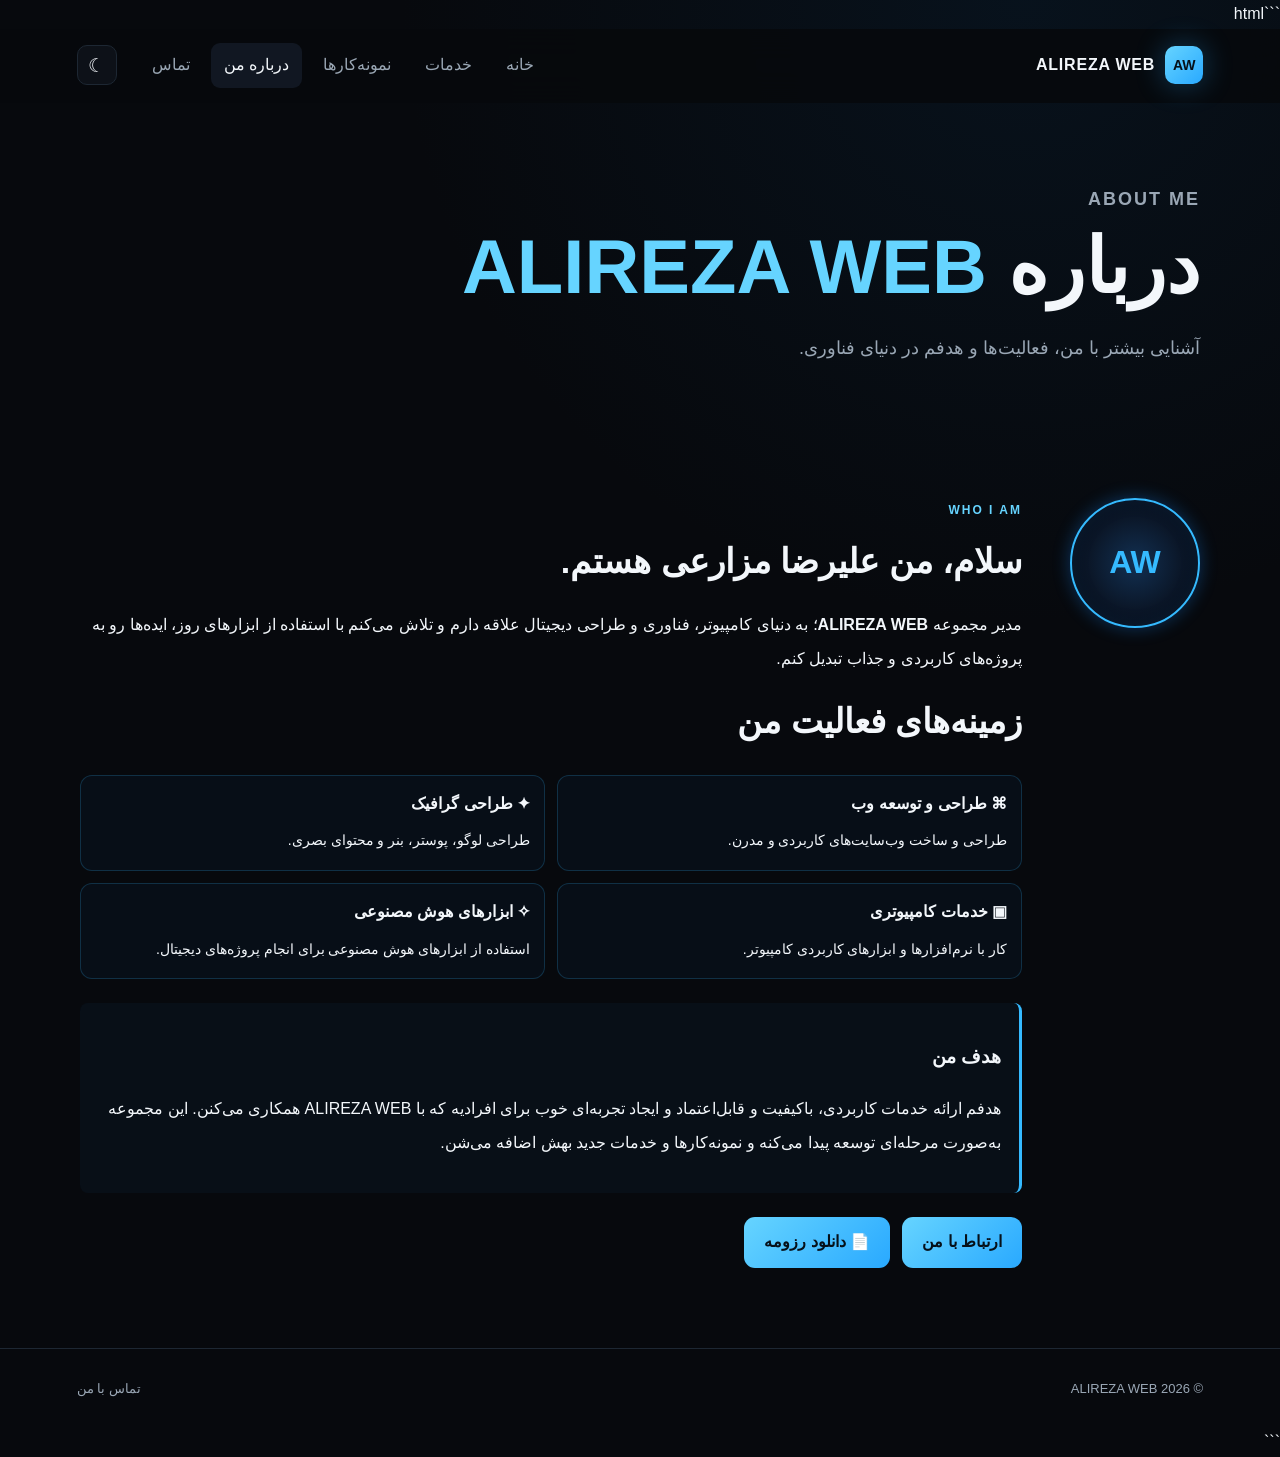
==== commit bcf4345c: "Update about.html" ====
--- a/about.html
+++ b/about.html
@@ -2,11 +2,105 @@
 <!doctype html>
 <html lang="fa" dir="rtl">
 <head>
-<meta charset="utf-8">
-<meta name="viewport" content="width=device-width, initial-scale=1">
-<title>درباره من | ALIREZA WEB</title>
-<link rel="stylesheet" href="style.css">
+  <meta charset="utf-8">
+  <meta name="viewport" content="width=device-width, initial-scale=1">
+  <meta name="description" content="درباره علیرضا مزارعی، مدیر ALIREZA WEB؛ خدمات وب و فناوری، طراحی گرافیک و خدمات کامپیوتری.">
+  <meta name="theme-color" content="#080d18">
+
+  <title>درباره من | ALIREZA WEB</title>
+
+  <link rel="stylesheet" href="style.css">
+
+  <style>
+    .about-box {
+      display: grid;
+      grid-template-columns: 150px minmax(0, 1fr);
+      align-items: start;
+      gap: 28px;
+    }
+
+    .profile-mark {
+      width: 130px;
+      height: 130px;
+      display: flex;
+      align-items: center;
+      justify-content: center;
+      border: 2px solid #35baff;
+      border-radius: 50%;
+      color: #35baff;
+      font-size: 32px;
+      font-weight: bold;
+      background: radial-gradient(circle, #123052, #080d18 72%);
+      box-shadow: 0 0 18px #168bff55, inset 0 0 18px #168bff22;
+    }
+
+    .about-content h2 {
+      margin-top: 0;
+    }
+
+    .about-content p {
+      line-height: 2.1;
+    }
+
+    .about-skills {
+      display: grid;
+      grid-template-columns: repeat(2, minmax(0, 1fr));
+      gap: 12px;
+      margin-top: 22px;
+    }
+
+    .about-skill {
+      padding: 14px;
+      border: 1px solid #35baff33;
+      border-radius: 12px;
+      background: #168bff0b;
+    }
+
+    .about-skill h3 {
+      margin: 0 0 8px;
+      font-size: 16px;
+    }
+
+    .about-skill p {
+      margin: 0;
+      font-size: 14px;
+    }
+
+    .about-goal {
+      margin-top: 24px;
+      padding: 18px;
+      border-right: 3px solid #35baff;
+      border-radius: 8px;
+      background: #168bff0b;
+    }
+
+    .about-actions {
+      display: flex;
+      flex-wrap: wrap;
+      gap: 12px;
+      margin-top: 24px;
+    }
+
+    @media (max-width: 600px) {
+      .about-box {
+        grid-template-columns: minmax(0, 1fr);
+        gap: 20px;
+      }
+
+      .profile-mark {
+        width: 100px;
+        height: 100px;
+        font-size: 27px;
+        margin: 0 auto;
+      }
+
+      .about-skills {
+        grid-template-columns: minmax(0, 1fr);
+      }
+    }
+  </style>
 </head>
+
 <body>
 
 <header class="header" id="header">
@@ -14,42 +108,113 @@
     <span>AW</span>
     <b>ALIREZA WEB</b>
   </a>
-  <button class="icon-btn menu-btn" id="menuBtn">☰</button>
+
+  <button
+    class="icon-btn menu-btn"
+    id="menuBtn"
+    type="button"
+    aria-label="باز کردن منو"
+    aria-controls="nav"
+    aria-expanded="false"
+  >☰</button>
+
   <nav class="nav" id="nav">
     <a href="index.html">خانه</a>
     <a href="services.html">خدمات</a>
     <a href="portfolio.html">نمونه‌کارها</a>
-    <a class="active" href="about.html">درباره من</a>
+    <a class="active" href="about.html" aria-current="page">درباره من</a>
     <a href="contact.html">تماس</a>
   </nav>
-  <button class="icon-btn theme-btn" id="themeBtn">☾</button>
+
+  <button
+    class="icon-btn theme-btn"
+    id="themeBtn"
+    type="button"
+    aria-label="تغییر حالت"
+  >☾</button>
 </header>
 
 <main>
+
   <section class="page-hero section">
-    <p class="eyebrow">ABOUT</p>
+    <p class="eyebrow">ABOUT ME</p>
     <h1>درباره <span>ALIREZA WEB</span></h1>
-    <p>یک مجموعه شخصی برای ارائه خدمات وب، طراحی و فناوری.</p>
+    <p>آشنایی بیشتر با من، فعالیت‌ها و هدفم در دنیای فناوری.</p>
   </section>
 
   <section class="section about-box">
-    <div class="profile-mark">AW</div>
-    <div>
-      <h2>ALIREZA WEB | خدمات وب و فناوری</h2>
-      <p>هدف این مجموعه ارائه خدمات کاربردی و حرفه‌ای در حوزه وب، طراحی گرافیک و خدمات کامپیوتری است.</p>
-      <p>این سایت هم به‌صورت مرحله‌ای توسعه پیدا می‌کند تا نمونه‌کارها و خدمات جدید به آن اضافه شوند.</p>
-
-      <div style="display:flex;flex-wrap:wrap;gap:12px;margin-top:20px;">
-        <a class="btn primary" href="contact.html">ارتباط با من</a>
-
-        <a class="btn primary"
-           href="./رزومه%20علیرضا%20مزارعی.pdf"
-           download>
+
+    <div class="profile-mark" aria-label="نشان ALIREZA WEB">AW</div>
+
+    <div class="about-content">
+
+      <p class="eyebrow">WHO I AM</p>
+
+      <h2>سلام، من علیرضا مزارعی هستم.</h2>
+
+      <p>
+        مدیر مجموعه <strong>ALIREZA WEB</strong>؛
+        به دنیای کامپیوتر، فناوری و طراحی دیجیتال علاقه دارم
+        و تلاش می‌کنم با استفاده از ابزارهای روز، ایده‌ها رو
+        به پروژه‌های کاربردی و جذاب تبدیل کنم.
+      </p>
+
+      <h2>زمینه‌های فعالیت من</h2>
+
+      <div class="about-skills">
+
+        <div class="about-skill">
+          <h3>⌘ طراحی و توسعه وب</h3>
+          <p>طراحی و ساخت وب‌سایت‌های کاربردی و مدرن.</p>
+        </div>
+
+        <div class="about-skill">
+          <h3>✦ طراحی گرافیک</h3>
+          <p>طراحی لوگو، پوستر، بنر و محتوای بصری.</p>
+        </div>
+
+        <div class="about-skill">
+          <h3>▣ خدمات کامپیوتری</h3>
+          <p>کار با نرم‌افزارها و ابزارهای کاربردی کامپیوتر.</p>
+        </div>
+
+        <div class="about-skill">
+          <h3>✧ ابزارهای هوش مصنوعی</h3>
+          <p>استفاده از ابزارهای هوش مصنوعی برای انجام پروژه‌های دیجیتال.</p>
+        </div>
+
+      </div>
+
+      <div class="about-goal">
+        <h3>هدف من</h3>
+        <p>
+          هدفم ارائه خدمات کاربردی، باکیفیت و قابل‌اعتماد و
+          ایجاد تجربه‌ای خوب برای افرادیه که با ALIREZA WEB
+          همکاری می‌کنن. این مجموعه به‌صورت مرحله‌ای توسعه پیدا
+          می‌کنه و نمونه‌کارها و خدمات جدید بهش اضافه می‌شن.
+        </p>
+      </div>
+
+      <div class="about-actions">
+
+        <a class="btn primary" href="contact.html">
+          ارتباط با من
+        </a>
+
+        <a
+          class="btn primary"
+          href="https://github.com/Alireza-web-office/Alireza-web/raw/refs/heads/main/%D8%B1%D8%B2%D9%88%D9%85%D9%87%20%D8%B9%D9%84%DB%8C%D8%B1%D8%B6%D8%A7%20%D9%85%D8%B2%D8%A7%D8%B1%D8%B9%DB%8C.pdf"
+          download
+        >
           📄 دانلود رزومه
         </a>
+
       </div>
+
     </div>
+
   </section>
+
 </main>
 
 <footer class="footer">
@@ -57,8 +222,15 @@
   <a href="contact.html">تماس با من</a>
 </footer>
 
-<button class="top-btn" id="topBtn">↑</button>
+<button
+  class="top-btn"
+  id="topBtn"
+  type="button"
+  aria-label="بازگشت به بالا"
+>↑</button>
+
 <script src="script.js"></script>
+
 </body>
 </html>
 ```
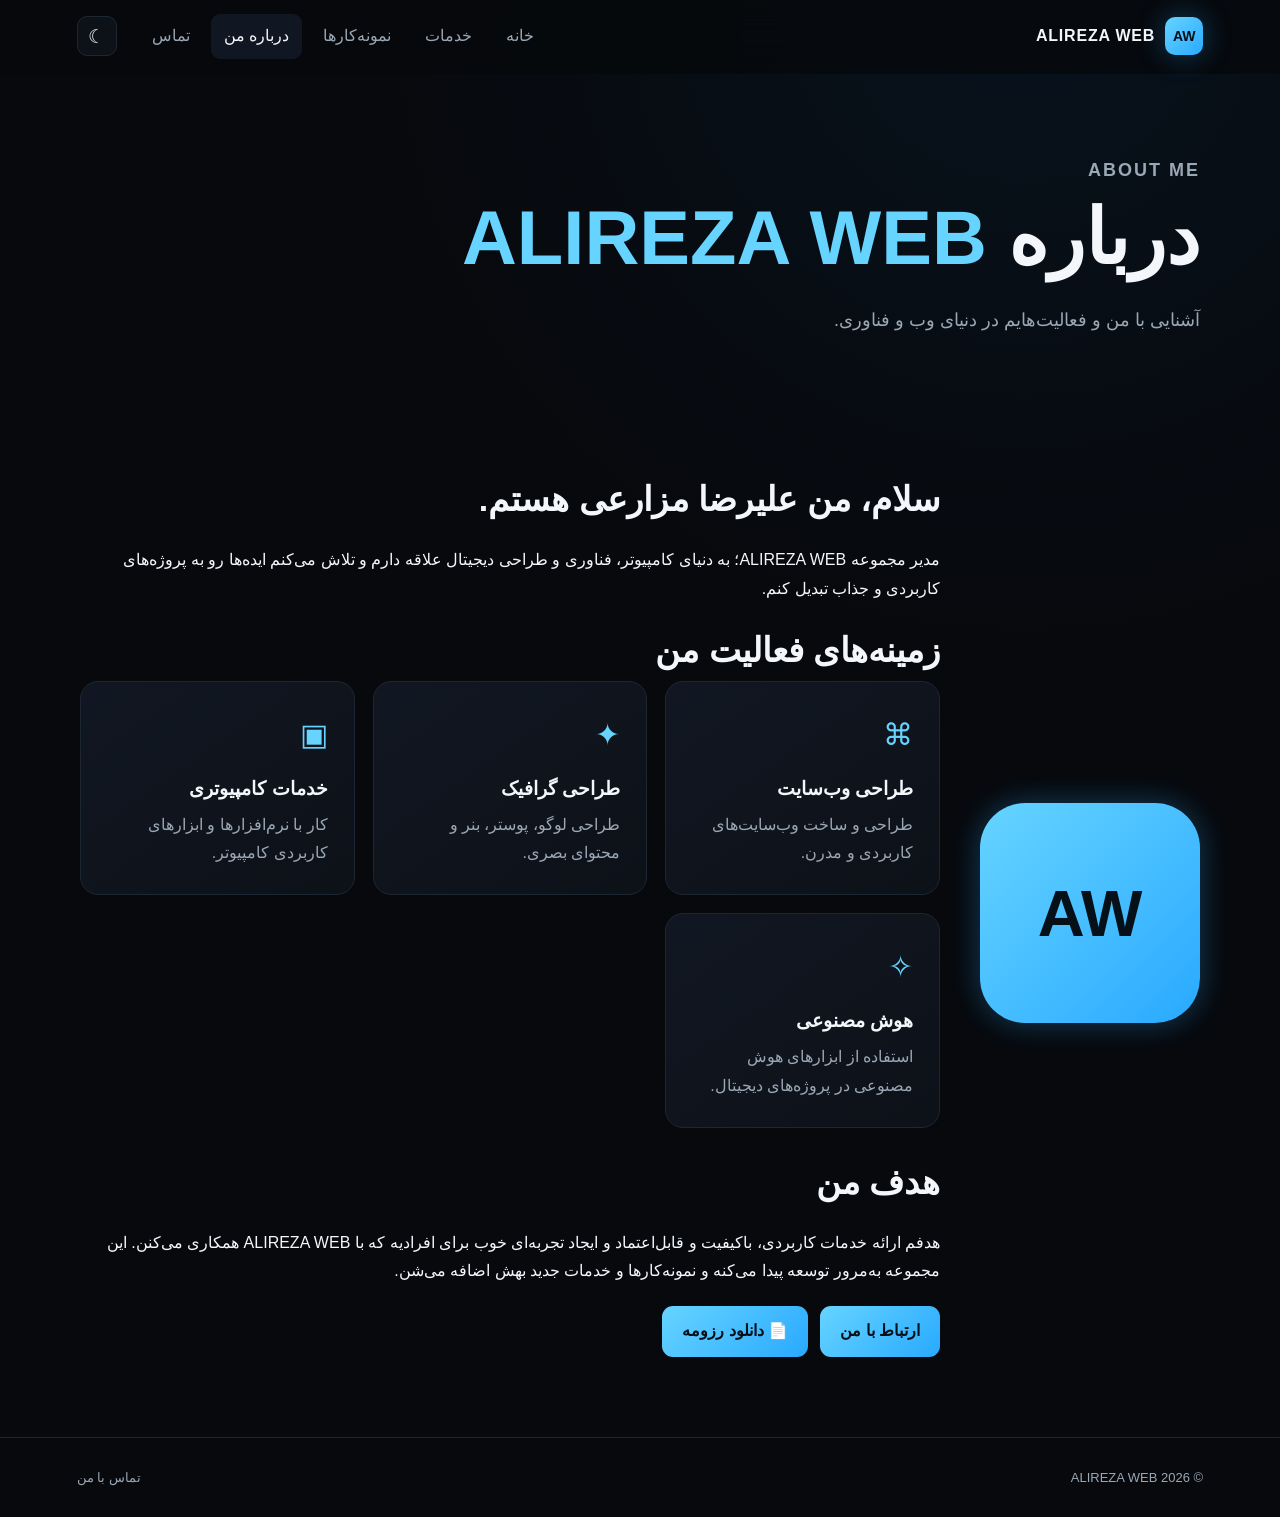
==== commit 40ad8168: "Update about.html" ====
--- a/about.html
+++ b/about.html
@@ -1,106 +1,13 @@
-```html
+
 <!doctype html>
 <html lang="fa" dir="rtl">
 <head>
-  <meta charset="utf-8">
-  <meta name="viewport" content="width=device-width, initial-scale=1">
-  <meta name="description" content="درباره علیرضا مزارعی، مدیر ALIREZA WEB؛ خدمات وب و فناوری، طراحی گرافیک و خدمات کامپیوتری.">
-  <meta name="theme-color" content="#080d18">
-
-  <title>درباره من | ALIREZA WEB</title>
-
-  <link rel="stylesheet" href="style.css">
-
-  <style>
-    .about-box {
-      display: grid;
-      grid-template-columns: 150px minmax(0, 1fr);
-      align-items: start;
-      gap: 28px;
-    }
-
-    .profile-mark {
-      width: 130px;
-      height: 130px;
-      display: flex;
-      align-items: center;
-      justify-content: center;
-      border: 2px solid #35baff;
-      border-radius: 50%;
-      color: #35baff;
-      font-size: 32px;
-      font-weight: bold;
-      background: radial-gradient(circle, #123052, #080d18 72%);
-      box-shadow: 0 0 18px #168bff55, inset 0 0 18px #168bff22;
-    }
-
-    .about-content h2 {
-      margin-top: 0;
-    }
-
-    .about-content p {
-      line-height: 2.1;
-    }
-
-    .about-skills {
-      display: grid;
-      grid-template-columns: repeat(2, minmax(0, 1fr));
-      gap: 12px;
-      margin-top: 22px;
-    }
-
-    .about-skill {
-      padding: 14px;
-      border: 1px solid #35baff33;
-      border-radius: 12px;
-      background: #168bff0b;
-    }
-
-    .about-skill h3 {
-      margin: 0 0 8px;
-      font-size: 16px;
-    }
-
-    .about-skill p {
-      margin: 0;
-      font-size: 14px;
-    }
-
-    .about-goal {
-      margin-top: 24px;
-      padding: 18px;
-      border-right: 3px solid #35baff;
-      border-radius: 8px;
-      background: #168bff0b;
-    }
-
-    .about-actions {
-      display: flex;
-      flex-wrap: wrap;
-      gap: 12px;
-      margin-top: 24px;
-    }
-
-    @media (max-width: 600px) {
-      .about-box {
-        grid-template-columns: minmax(0, 1fr);
-        gap: 20px;
-      }
-
-      .profile-mark {
-        width: 100px;
-        height: 100px;
-        font-size: 27px;
-        margin: 0 auto;
-      }
-
-      .about-skills {
-        grid-template-columns: minmax(0, 1fr);
-      }
-    }
-  </style>
+<meta charset="utf-8">
+<meta name="viewport" content="width=device-width, initial-scale=1">
+<meta name="description" content="درباره علیرضا مزارعی و مجموعه ALIREZA WEB">
+<title>درباره من | ALIREZA WEB</title>
+<link rel="stylesheet" href="style.css">
 </head>
-
 <body>
 
 <header class="header" id="header">
@@ -109,29 +16,19 @@
     <b>ALIREZA WEB</b>
   </a>
 
-  <button
-    class="icon-btn menu-btn"
-    id="menuBtn"
-    type="button"
-    aria-label="باز کردن منو"
-    aria-controls="nav"
-    aria-expanded="false"
-  >☰</button>
+  <button class="icon-btn menu-btn" id="menuBtn"
+  type="button" aria-label="باز کردن منو">☰</button>
 
   <nav class="nav" id="nav">
     <a href="index.html">خانه</a>
     <a href="services.html">خدمات</a>
     <a href="portfolio.html">نمونه‌کارها</a>
-    <a class="active" href="about.html" aria-current="page">درباره من</a>
+    <a class="active" href="about.html">درباره من</a>
     <a href="contact.html">تماس</a>
   </nav>
 
-  <button
-    class="icon-btn theme-btn"
-    id="themeBtn"
-    type="button"
-    aria-label="تغییر حالت"
-  >☾</button>
+  <button class="icon-btn theme-btn" id="themeBtn"
+  type="button" aria-label="تغییر حالت">☾</button>
 </header>
 
 <main>
@@ -139,63 +36,64 @@
   <section class="page-hero section">
     <p class="eyebrow">ABOUT ME</p>
     <h1>درباره <span>ALIREZA WEB</span></h1>
-    <p>آشنایی بیشتر با من، فعالیت‌ها و هدفم در دنیای فناوری.</p>
+    <p>آشنایی با من و فعالیت‌هایم در دنیای وب و فناوری.</p>
   </section>
 
   <section class="section about-box">
 
-    <div class="profile-mark" aria-label="نشان ALIREZA WEB">AW</div>
+    <div class="profile-mark">AW</div>
 
-    <div class="about-content">
-
-      <p class="eyebrow">WHO I AM</p>
-
+    <div>
       <h2>سلام، من علیرضا مزارعی هستم.</h2>
 
       <p>
-        مدیر مجموعه <strong>ALIREZA WEB</strong>؛
-        به دنیای کامپیوتر، فناوری و طراحی دیجیتال علاقه دارم
-        و تلاش می‌کنم با استفاده از ابزارهای روز، ایده‌ها رو
-        به پروژه‌های کاربردی و جذاب تبدیل کنم.
+        مدیر مجموعه ALIREZA WEB؛ به دنیای کامپیوتر،
+        فناوری و طراحی دیجیتال علاقه دارم و تلاش می‌کنم
+        ایده‌ها رو به پروژه‌های کاربردی و جذاب تبدیل کنم.
       </p>
 
       <h2>زمینه‌های فعالیت من</h2>
 
-      <div class="about-skills">
+      <div class="cards">
 
-        <div class="about-skill">
-          <h3>⌘ طراحی و توسعه وب</h3>
+        <article class="card">
+          <span class="card-icon">⌘</span>
+          <h3>طراحی وب‌سایت</h3>
           <p>طراحی و ساخت وب‌سایت‌های کاربردی و مدرن.</p>
-        </div>
+        </article>
 
-        <div class="about-skill">
-          <h3>✦ طراحی گرافیک</h3>
+        <article class="card">
+          <span class="card-icon">✦</span>
+          <h3>طراحی گرافیک</h3>
           <p>طراحی لوگو، پوستر، بنر و محتوای بصری.</p>
-        </div>
+        </article>
 
-        <div class="about-skill">
-          <h3>▣ خدمات کامپیوتری</h3>
+        <article class="card">
+          <span class="card-icon">▣</span>
+          <h3>خدمات کامپیوتری</h3>
           <p>کار با نرم‌افزارها و ابزارهای کاربردی کامپیوتر.</p>
-        </div>
+        </article>
 
-        <div class="about-skill">
-          <h3>✧ ابزارهای هوش مصنوعی</h3>
-          <p>استفاده از ابزارهای هوش مصنوعی برای انجام پروژه‌های دیجیتال.</p>
-        </div>
+        <article class="card">
+          <span class="card-icon">✧</span>
+          <h3>هوش مصنوعی</h3>
+          <p>استفاده از ابزارهای هوش مصنوعی در پروژه‌های دیجیتال.</p>
+        </article>
 
       </div>
 
-      <div class="about-goal">
-        <h3>هدف من</h3>
+      <div style="margin-top:24px;">
+        <h2>هدف من</h2>
+
         <p>
-          هدفم ارائه خدمات کاربردی، باکیفیت و قابل‌اعتماد و
-          ایجاد تجربه‌ای خوب برای افرادیه که با ALIREZA WEB
-          همکاری می‌کنن. این مجموعه به‌صورت مرحله‌ای توسعه پیدا
-          می‌کنه و نمونه‌کارها و خدمات جدید بهش اضافه می‌شن.
+          هدفم ارائه خدمات کاربردی، باکیفیت و قابل‌اعتماد
+          و ایجاد تجربه‌ای خوب برای افرادیه که با ALIREZA WEB
+          همکاری می‌کنن. این مجموعه به‌مرور توسعه پیدا می‌کنه
+          و نمونه‌کارها و خدمات جدید بهش اضافه می‌شن.
         </p>
       </div>
 
-      <div class="about-actions">
+      <div style="display:flex;flex-wrap:wrap;gap:12px;margin-top:20px;">
 
         <a class="btn primary" href="contact.html">
           ارتباط با من
@@ -204,13 +102,11 @@
         <a
           class="btn primary"
           href="https://github.com/Alireza-web-office/Alireza-web/raw/refs/heads/main/%D8%B1%D8%B2%D9%88%D9%85%D9%87%20%D8%B9%D9%84%DB%8C%D8%B1%D8%B6%D8%A7%20%D9%85%D8%B2%D8%A7%D8%B1%D8%B9%DB%8C.pdf"
-          download
-        >
+          download>
           📄 دانلود رزومه
         </a>
 
       </div>
-
     </div>
 
   </section>
@@ -222,15 +118,9 @@
   <a href="contact.html">تماس با من</a>
 </footer>
 
-<button
-  class="top-btn"
-  id="topBtn"
-  type="button"
-  aria-label="بازگشت به بالا"
->↑</button>
+<button class="top-btn" id="topBtn"
+type="button" aria-label="بازگشت به بالا">↑</button>
 
 <script src="script.js"></script>
-
 </body>
 </html>
-```
